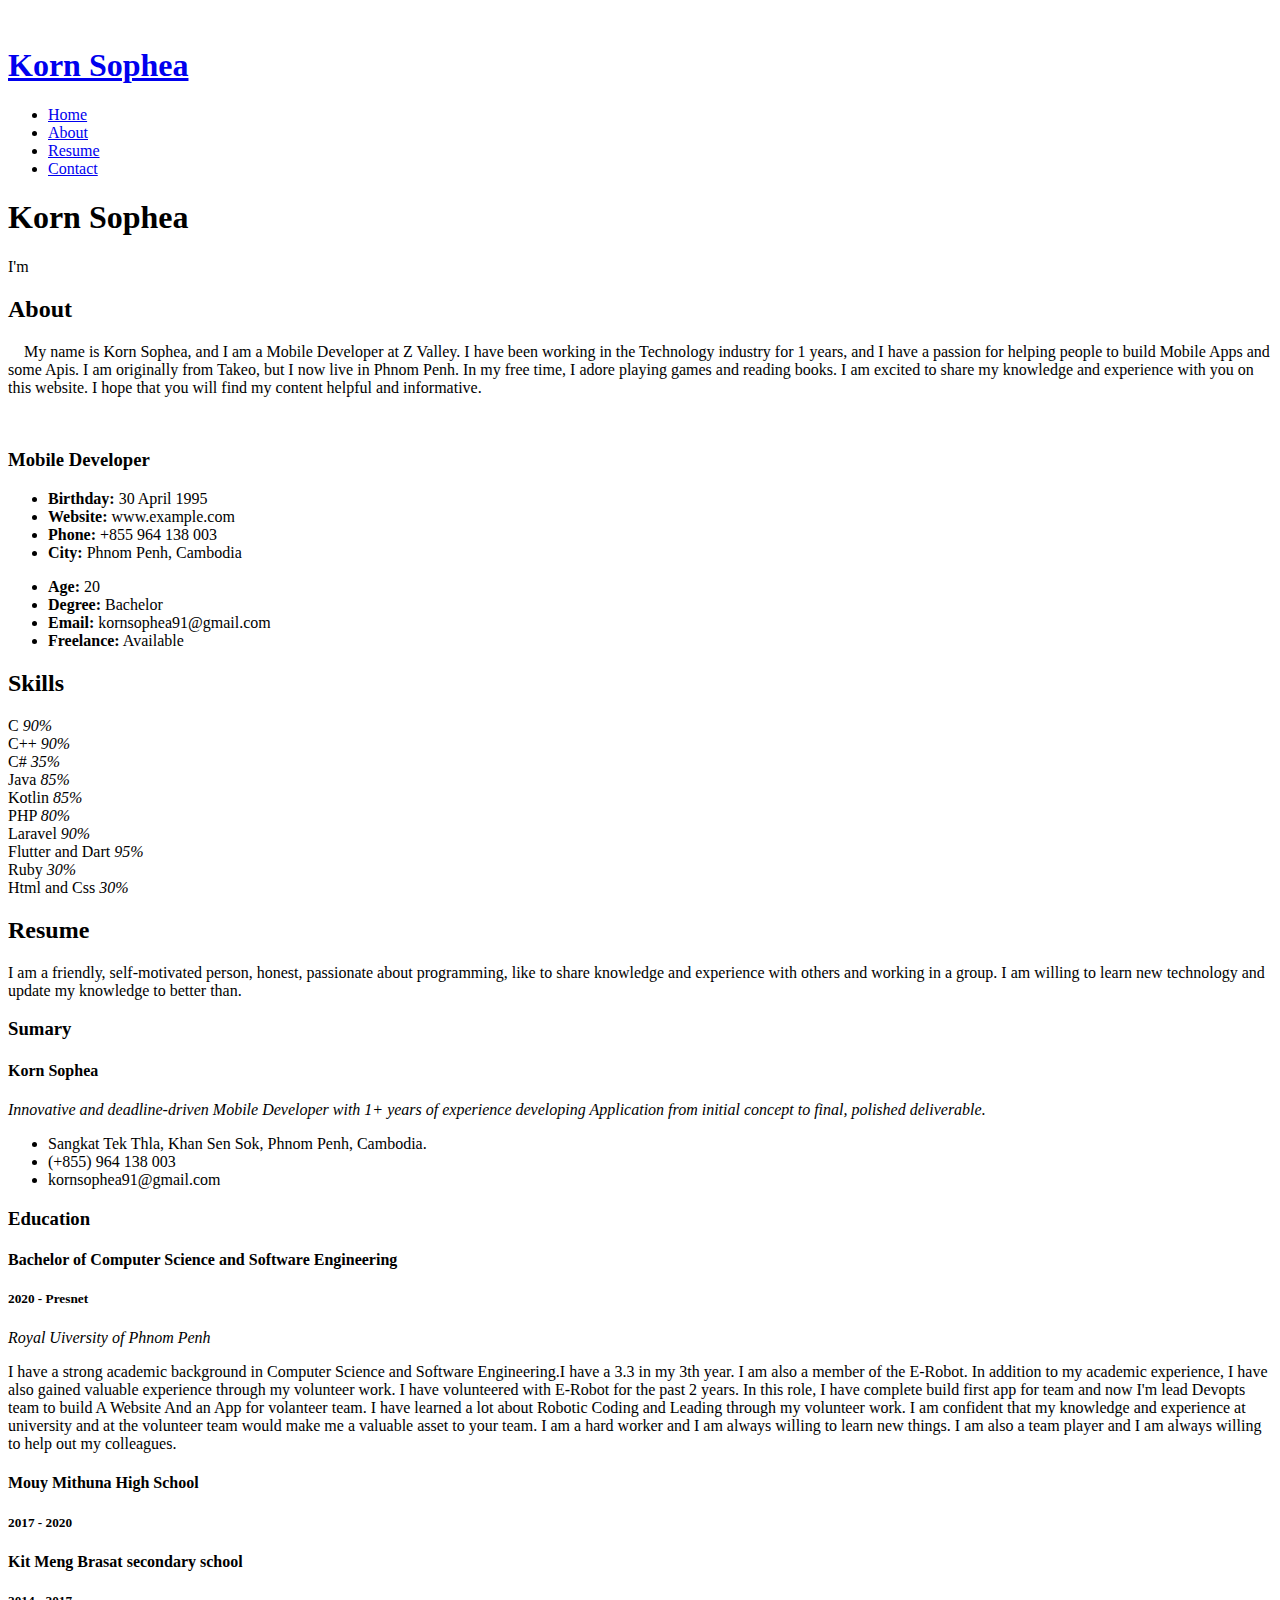
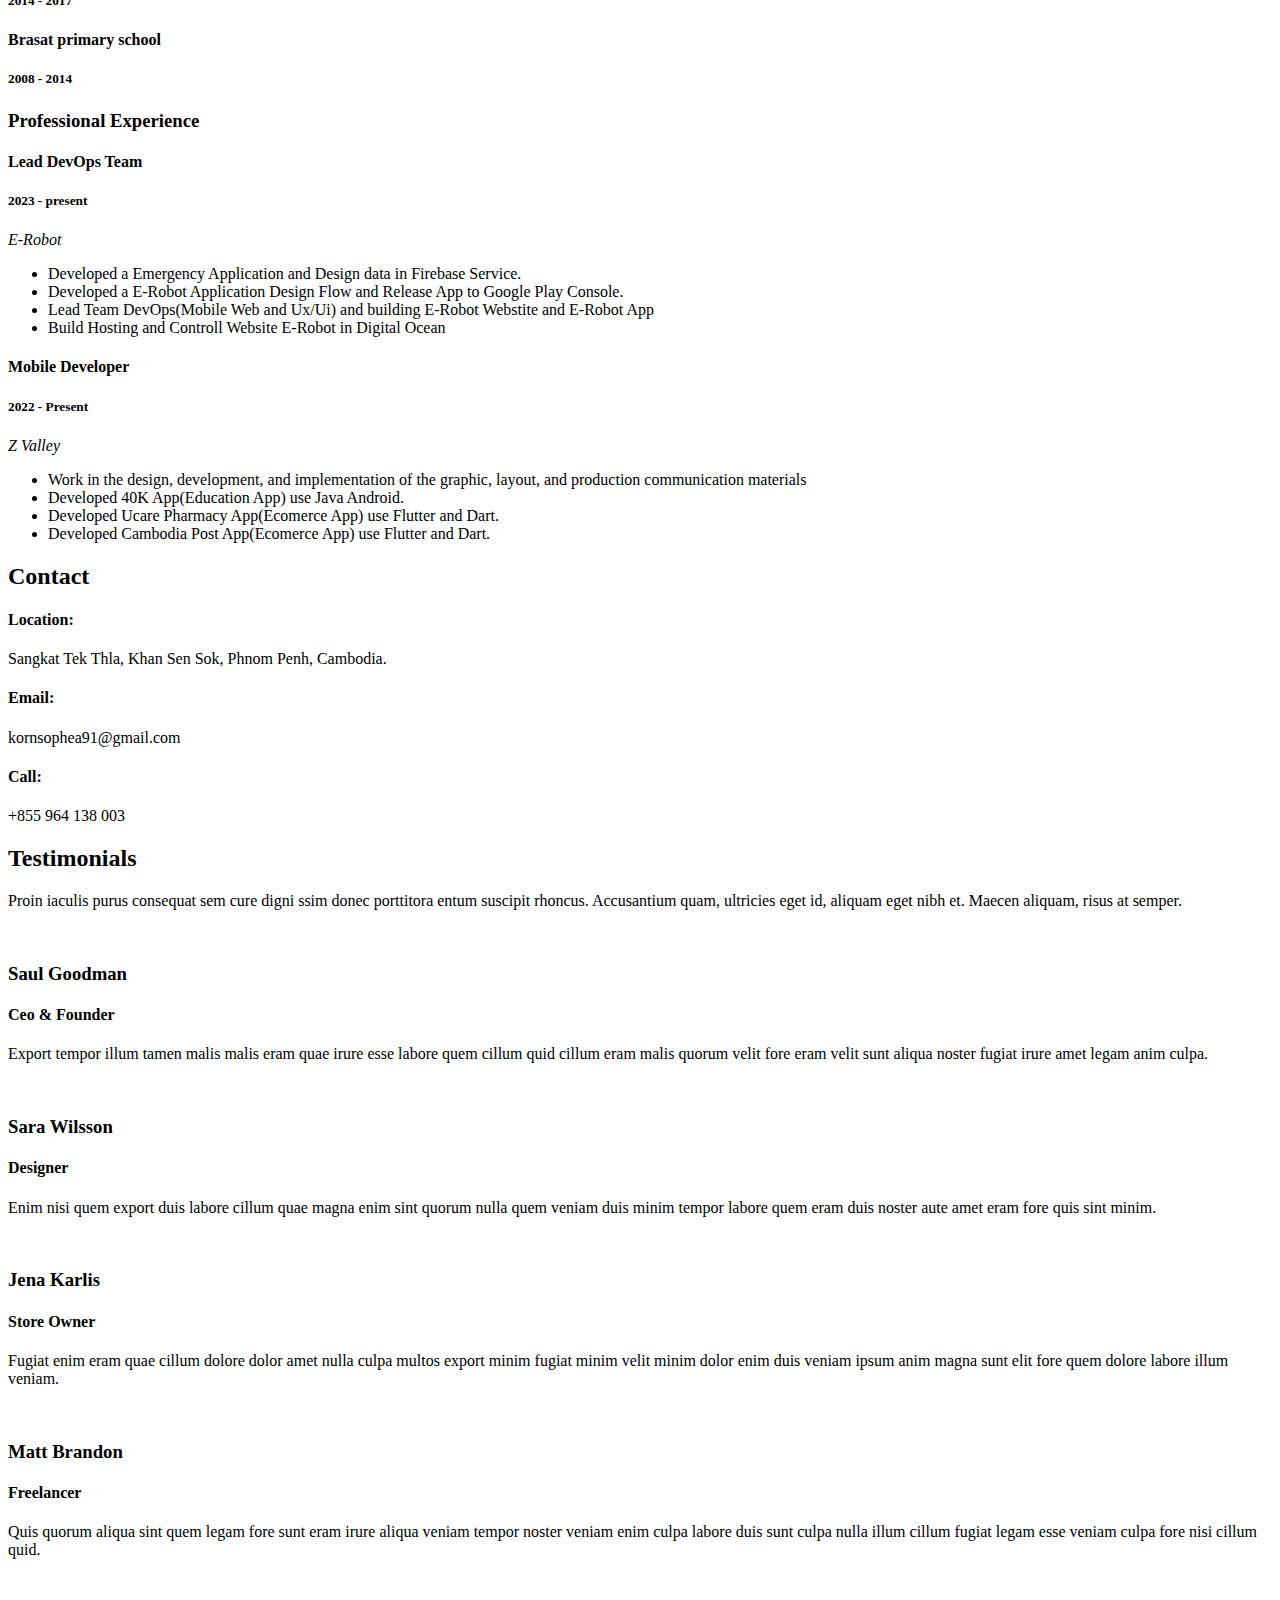
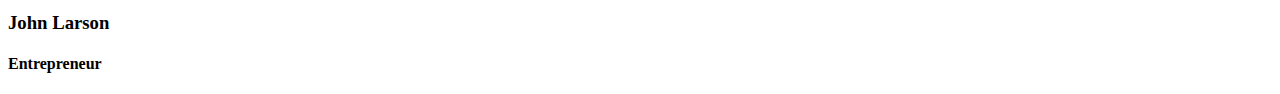
==== public/index.html @ 86771e27 "comit" ====
<!DOCTYPE html>
<html lang="en">

<head>
  <meta charset="utf-8">
  <meta content="width=device-width, initial-scale=1.0" name="viewport">

  <title>iPortfolio Bootstrap Template - Index</title>
  <meta content="" name="description">
  <meta content="" name="keywords">

  <!-- Favicons -->
  <link href="assets/img/profile_image.jpg" rel="icon">
  <link href="assets/img/profile_image.jpg" rel="apple-touch-icon">

  <!-- Google Fonts -->
  <link href="https://fonts.googleapis.com/css?family=Open+Sans:300,300i,400,400i,600,600i,700,700i|Raleway:300,300i,400,400i,500,500i,600,600i,700,700i|Poppins:300,300i,400,400i,500,500i,600,600i,700,700i" rel="stylesheet">

  <!-- Vendor CSS Files -->
  <link href="assets/vendor/aos/aos.css" rel="stylesheet">
  <link href="assets/vendor/bootstrap/css/bootstrap.min.css" rel="stylesheet">
  <link href="assets/vendor/bootstrap-icons/bootstrap-icons.css" rel="stylesheet">
  <link href="assets/vendor/boxicons/css/boxicons.min.css" rel="stylesheet">
  <link href="assets/vendor/glightbox/css/glightbox.min.css" rel="stylesheet">
  <link href="assets/vendor/swiper/swiper-bundle.min.css" rel="stylesheet">

  <!-- Template Main CSS File -->
  <link href="assets/css/style.css" rel="stylesheet">

  <!-- =======================================================
  * Template Name: iPortfolio
  * Updated: May 30 2023 with Bootstrap v5.3.0
  * Template URL: https://bootstrapmade.com/iportfolio-bootstrap-portfolio-websites-template/
  * Author: BootstrapMade.com
  * License: https://bootstrapmade.com/license/
  ======================================================== -->
</head>

<body>

  <!-- ======= Mobile nav toggle button ======= -->
  <i class="bi bi-list mobile-nav-toggle d-xl-none"></i>

  <!-- ======= Header ======= -->
  <header id="header">
    <div class="d-flex flex-column">

      <div class="profile">
        <img src="assets/img/profile_image.jpg" alt="" class="img-fluid rounded-circle">
        <h1 class="text-light"><a href="index.html">Korn Sophea</a></h1>
        <div class="social-links mt-3 text-center">
          <a href="https://twitter.com/KornSophea2?t=9Jfx7rZAa7ZdxH7J8JZx2g&s=09" class="twitter"><i class="bx bxl-twitter"></i></a>
          <a href="https://www.facebook.com/korn.sophea.718" class="facebook"><i class="bx bxl-facebook"></i></a>
          <a href="https://www.instagram.com/korn.sophea.718/" class="instagram"><i class="bx bxl-instagram"></i></a>
          <a href="https://github.com/kornsophea" class="github"><i class="bx bxl-github"></i></a>
          <a href="https://www.linkedin.com/in/korn-sophea-a59849268" class="linkedin"><i class="bx bxl-linkedin"></i></a>
          <a href="https://t.me/mooni_li" class="linkedin"><i class="bx bxl-telegram"></i></a>
        </div>
      </div>

      <nav id="navbar" class="nav-menu navbar">
        <ul>
          <li><a href="#hero" class="nav-link scrollto active"><i class="bx bx-home"></i> <span>Home</span></a></li>
          <li><a href="#about" class="nav-link scrollto"><i class="bx bx-user"></i> <span>About</span></a></li>
          <li><a href="#resume" class="nav-link scrollto"><i class="bx bx-file-blank"></i> <span>Resume</span></a></li>
          <li><a href="#contact" class="nav-link scrollto"><i class="bx bx-file-blank"></i> <span>Contact</span></a></li>
        </ul>
      </nav><!-- .nav-menu -->
    </div>
  </header><!-- End Header -->

  <!-- ======= Hero Section ======= -->
  <section id="hero" class="d-flex flex-column justify-content-center align-items-center">
    <div class="hero-container" data-aos="fade-in">
      <h1>Korn Sophea</h1>
      <p>I'm <span class="typed" data-typed-items="Developer, Freelancer, Teacher, Gamer"></span></p>
    </div>
  </section><!-- End Hero -->

  <main id="main">

    <!-- ======= About Section ======= -->
    <section id="about" class="about">
      <div class="container">

        <div class="section-title">
          <h2>About</h2>
          <p>
            &nbsp;&nbsp;&nbsp;&nbsp;My name is Korn Sophea, and I am a Mobile Developer at Z Valley. I have been working in the Technology industry for 1 years, and I have a passion for helping people to build Mobile Apps and some Apis.
            I am originally from Takeo, but I now live in Phnom Penh. In my free time, I adore playing games and reading books.
            I am excited to share my knowledge and experience with you on this website. I hope that you will find my content helpful and informative.
          
        </div>

        <div class="row">
          <div class="col-lg-4" data-aos="fade-right">
            <img src="assets/img/profile_image.jpg" class="img-fluid img_radius_5" alt="">
          </div>
          <div class="col-lg-8 pt-4 pt-lg-0 content" data-aos="fade-left">
            <h3>Mobile Developer</h3>
            
            <div class="row">
              <div class="col-lg-6">
                <ul>
                  <li><i class="bi bi-chevron-right"></i> <strong>Birthday:</strong> <span>30 April 1995</span></li>
                  <li><i class="bi bi-chevron-right"></i> <strong>Website:</strong> <span>www.example.com</span></li>
                  <li><i class="bi bi-chevron-right"></i> <strong>Phone:</strong> <span>+855 964 138 003</span></li>
                  <li><i class="bi bi-chevron-right"></i> <strong>City:</strong> <span>Phnom Penh, Cambodia</span></li>
                </ul>
              </div>
              <div class="col-lg-6">
                <ul>
                  <li><i class="bi bi-chevron-right"></i> <strong>Age:</strong> <span>20</span></li>
                  <li><i class="bi bi-chevron-right"></i> <strong>Degree:</strong> <span>Bachelor</span></li>
                  <li><i class="bi bi-chevron-right"></i> <strong>Email:</strong> <span>kornsophea91@gmail.com</span></li>
                  <li><i class="bi bi-chevron-right"></i> <strong>Freelance:</strong> <span>Available</span></li>
                </ul>
              </div>
            </div>
            
          </div>
        </div>

      </div>
    </section><!-- End About Section -->

   
    <!-- ======= Skills Section ======= -->
    <section id="skills" class="skills section-bg">
      <div class="container">

        <div class="section-title">
          <h2>Skills</h2>
          
        </div>

        <div class="row skills-content">

          <div class="col-lg-6" data-aos="fade-up">
            
            
            <div class="progress">
              <span class="skill">C <i class="val">90%</i></span>
              <div class="progress-bar-wrap">
                <div class="progress-bar" role="progressbar" aria-valuenow="90" aria-valuemin="0" aria-valuemax="100"></div>
              </div>
            </div>

            <div class="progress">
              <span class="skill">C++ <i class="val">90%</i></span>
              <div class="progress-bar-wrap">
                <div class="progress-bar" role="progressbar" aria-valuenow="90" aria-valuemin="0" aria-valuemax="100"></div>
              </div>
            </div>
            <div class="progress">
              <span class="skill">C# <i class="val">35%</i></span>
              <div class="progress-bar-wrap">
                <div class="progress-bar" role="progressbar" aria-valuenow="35" aria-valuemin="0" aria-valuemax="100"></div>
              </div>
            </div>

            <div class="progress">
              <span class="skill">Java <i class="val">85%</i></span>
              <div class="progress-bar-wrap">
                <div class="progress-bar" role="progressbar" aria-valuenow="85" aria-valuemin="0" aria-valuemax="100"></div>
              </div>
            </div>
            <div class="progress">
              <span class="skill">Kotlin <i class="val">85%</i></span>
              <div class="progress-bar-wrap">
                <div class="progress-bar" role="progressbar" aria-valuenow="85" aria-valuemin="0" aria-valuemax="100"></div>
              </div>
            </div>
          </div>

          <div class="col-lg-6" data-aos="fade-up" data-aos-delay="100">

            <div class="progress">
              <span class="skill">PHP <i class="val">80%</i></span>
              <div class="progress-bar-wrap">
                <div class="progress-bar" role="progressbar" aria-valuenow="80" aria-valuemin="0" aria-valuemax="100"></div>
              </div>
            </div>

            <div class="progress">
              <span class="skill">Laravel <i class="val">90%</i></span>
              <div class="progress-bar-wrap">
                <div class="progress-bar" role="progressbar" aria-valuenow="90" aria-valuemin="0" aria-valuemax="100"></div>
              </div>
            </div>

            <div class="progress">
              <span class="skill">Flutter and Dart <i class="val">95%</i></span>
              <div class="progress-bar-wrap">
                <div class="progress-bar" role="progressbar" aria-valuenow="95" aria-valuemin="0" aria-valuemax="100"></div>
              </div>
            </div>
            <div class="progress">
              <span class="skill">Ruby <i class="val">30%</i></span>
              <div class="progress-bar-wrap">
                <div class="progress-bar" role="progressbar" aria-valuenow="30" aria-valuemin="0" aria-valuemax="100"></div>
              </div>
            </div>
            <div class="progress">
              <span class="skill">Html and Css <i class="val">30%</i></span>
              <div class="progress-bar-wrap">
                <div class="progress-bar" role="progressbar" aria-valuenow="30" aria-valuemin="0" aria-valuemax="100"></div>
              </div>
            </div>
          </div>

        </div>

      </div>
    </section><!-- End Skills Section -->

    <!-- ======= Resume Section ======= -->
    <section id="resume" class="resume">
      <div class="container">

        <div class="section-title">
          <h2>Resume</h2>
          I am a friendly, self-motivated person, honest, passionate about programming, like to share knowledge and experience with others and working in a group. I am willing to learn new technology and update my knowledge to better than.
        </div>
        <div class="row">
          <div class="col-lg-6" data-aos="fade-up">
            <h3 class="resume-title">Sumary</h3>
            <div class="resume-item pb-0">
              <h4>Korn Sophea</h4>
              <p><em>Innovative and deadline-driven Mobile Developer with 1+ years of experience developing Application from initial concept to final, polished deliverable.</em></p>
              <ul>
                <li>Sangkat Tek Thla, Khan Sen Sok, Phnom Penh, Cambodia.</li>
                <li>(+855) 964 138 003</li>
                <li>kornsophea91@gmail.com</li>
              </ul>
            </div>

            <h3 class="resume-title">Education</h3>
            
            <div class="resume-item">
              <h4>Bachelor of Computer Science and Software Engineering </h4>
              <h5>2020 - Presnet</h5>
              <p><em>Royal Uiversity of Phnom Penh</em></p>
              <p>I have a strong academic background in Computer Science and Software Engineering.I have a 3.3 in my 3th year. I am also a member of the E-Robot.
                In addition to my academic experience, I have also gained valuable experience through my volunteer work. I have volunteered with E-Robot for the past 2 years. In this role, I have complete build first app for team and now I'm lead Devopts team to build A Website And an App for volanteer team.
                I have learned a lot about Robotic Coding and Leading through my volunteer work.
                I am confident that my knowledge and experience at university and at the volunteer team would make me a valuable asset to your team. I am a hard worker and I am always willing to learn new things. I am also a team player and I am always willing to help out my colleagues.</p>
            </div>
            <div class="resume-item">
              <h4>Mouy Mithuna High School </h4>
              <h5>2017 - 2020</h5>
              
            </div>
            <div class="resume-item">
              <h4>Kit Meng Brasat secondary school</h4>
              <h5>2014 - 2017</h5>
              
            </div>
            <div class="resume-item">
              <h4> Brasat primary school</h4>
              <h5>2008 - 2014</h5>
              
            </div>
          </div>
          <div class="col-lg-6" data-aos="fade-up" data-aos-delay="100">
            <h3 class="resume-title">Professional Experience</h3>
            <div class="resume-item">
              <h4>Lead DevOps Team</h4>
              <h5>2023 - present</h5>
              <p><em>E-Robot</em></p>
              <ul>
                <li>Developed a Emergency Application and Design data in Firebase Service.</li>
                <li>Developed a E-Robot Application Design Flow  and Release App to Google Play Console.</li>
                <li>Lead Team DevOps(Mobile Web and Ux/Ui) and building E-Robot Webstite and E-Robot App</li>
                <li>Build Hosting and Controll Website E-Robot in Digital Ocean </li>
              </ul>
            </div>
            <div class="resume-item">
              <h4>Mobile Developer</h4>
              <h5>2022 - Present</h5>
              <p><em>Z Valley</em></p>
              <ul>
                <li>Work in the design, development, and implementation of the graphic, layout, and production communication materials</li>
                <li>Developed 40K App(Education App) use Java Android.</li>
                <li>Developed Ucare Pharmacy App(Ecomerce App) use Flutter and Dart.</li>
                <li>Developed Cambodia Post App(Ecomerce App) use Flutter and Dart.</li>
              </ul>
            </div>
            
          </div>
        </div>

      </div>
    </section><!-- End Resume Section -->

<!-- ======= Contact Section ======= -->
<section id="contact" class="contact">
  <div class="container">

    <div class="section-title">
      <h2>Contact</h2>
     
    </div>

    <div class="row" data-aos="fade-in">

      <div class="col-lg-5 d-flex align-items-stretch">
        <div class="info">
          <div class="address">
            <i class="bi bi-geo-alt"></i>
            <h4>Location:</h4>
            <p>Sangkat Tek Thla, Khan Sen Sok, Phnom Penh, Cambodia.</p>
          </div>

          <div class="email">
            <i class="bi bi-envelope"></i>
            <h4>Email:</h4>
            <p>kornsophea91@gmail.com</p>
          </div>

          <div class="phone">
            <i class="bi bi-phone"></i>
            <h4>Call:</h4>
            <p>+855 964 138 003</p>
          </div>

         
        </div>

      </div>

    </div>

  </div>
</section><!-- End Contact Section -->

    <!-- ======= Testimonials Section ======= -->
    <section id="testimonials" class="testimonials section-bg">
      <div class="container">

        <div class="section-title">
          <h2>Testimonials</h2>
          <p></p>
        </div>

        <div class="testimonials-slider swiper" data-aos="fade-up" data-aos-delay="100">
          <div class="swiper-wrapper">

            <div class="swiper-slide">
              <div class="testimonial-item" data-aos="fade-up">
                <p>
                  <i class="bx bxs-quote-alt-left quote-icon-left"></i>
                  Proin iaculis purus consequat sem cure digni ssim donec porttitora entum suscipit rhoncus. Accusantium quam, ultricies eget id, aliquam eget nibh et. Maecen aliquam, risus at semper.
                  <i class="bx bxs-quote-alt-right quote-icon-right"></i>
                </p>
                <img src="assets/img/testimonials/testimonials-1.jpg" class="testimonial-img" alt="">
                <h3>Saul Goodman</h3>
                <h4>Ceo &amp; Founder</h4>
              </div>
            </div><!-- End testimonial item -->

            <div class="swiper-slide">
              <div class="testimonial-item" data-aos="fade-up" data-aos-delay="100">
                <p>
                  <i class="bx bxs-quote-alt-left quote-icon-left"></i>
                  Export tempor illum tamen malis malis eram quae irure esse labore quem cillum quid cillum eram malis quorum velit fore eram velit sunt aliqua noster fugiat irure amet legam anim culpa.
                  <i class="bx bxs-quote-alt-right quote-icon-right"></i>
                </p>
                <img src="assets/img/testimonials/testimonials-2.jpg" class="testimonial-img" alt="">
                <h3>Sara Wilsson</h3>
                <h4>Designer</h4>
              </div>
            </div><!-- End testimonial item -->

            <div class="swiper-slide">
              <div class="testimonial-item" data-aos="fade-up" data-aos-delay="200">
                <p>
                  <i class="bx bxs-quote-alt-left quote-icon-left"></i>
                  Enim nisi quem export duis labore cillum quae magna enim sint quorum nulla quem veniam duis minim tempor labore quem eram duis noster aute amet eram fore quis sint minim.
                  <i class="bx bxs-quote-alt-right quote-icon-right"></i>
                </p>
                <img src="assets/img/testimonials/testimonials-3.jpg" class="testimonial-img" alt="">
                <h3>Jena Karlis</h3>
                <h4>Store Owner</h4>
              </div>
            </div><!-- End testimonial item -->

            <div class="swiper-slide">
              <div class="testimonial-item" data-aos="fade-up" data-aos-delay="300">
                <p>
                  <i class="bx bxs-quote-alt-left quote-icon-left"></i>
                  Fugiat enim eram quae cillum dolore dolor amet nulla culpa multos export minim fugiat minim velit minim dolor enim duis veniam ipsum anim magna sunt elit fore quem dolore labore illum veniam.
                  <i class="bx bxs-quote-alt-right quote-icon-right"></i>
                </p>
                <img src="assets/img/testimonials/testimonials-4.jpg" class="testimonial-img" alt="">
                <h3>Matt Brandon</h3>
                <h4>Freelancer</h4>
              </div>
            </div><!-- End testimonial item -->

            <div class="swiper-slide">
              <div class="testimonial-item" data-aos="fade-up" data-aos-delay="400">
                <p>
                  <i class="bx bxs-quote-alt-left quote-icon-left"></i>
                  Quis quorum aliqua sint quem legam fore sunt eram irure aliqua veniam tempor noster veniam enim culpa labore duis sunt culpa nulla illum cillum fugiat legam esse veniam culpa fore nisi cillum quid.
                  <i class="bx bxs-quote-alt-right quote-icon-right"></i>
                </p>
                <img src="assets/img/testimonials/testimonials-5.jpg" class="testimonial-img" alt="">
                <h3>John Larson</h3>
                <h4>Entrepreneur</h4>
              </div>
            </div><!-- End testimonial item -->

          </div>
          <div class="swiper-pagination"></div>
        </div>

      </div>
    </section><!-- End Testimonials Section -->

  <!-- ======= Footer ======= -->


  

  <!-- Vendor JS Files -->
  <script src="assets/vendor/purecounter/purecounter_vanilla.js"></script>
  <script src="assets/vendor/aos/aos.js"></script>
  <script src="assets/vendor/bootstrap/js/bootstrap.bundle.min.js"></script>
  <script src="assets/vendor/glightbox/js/glightbox.min.js"></script>
  <script src="assets/vendor/isotope-layout/isotope.pkgd.min.js"></script>
  <script src="assets/vendor/swiper/swiper-bundle.min.js"></script>
  <script src="assets/vendor/typed.js/typed.umd.js"></script>
  <script src="assets/vendor/waypoints/noframework.waypoints.js"></script>

  <!-- Template Main JS File -->
  <script src="assets/js/main.js"></script>

</body>

</html>
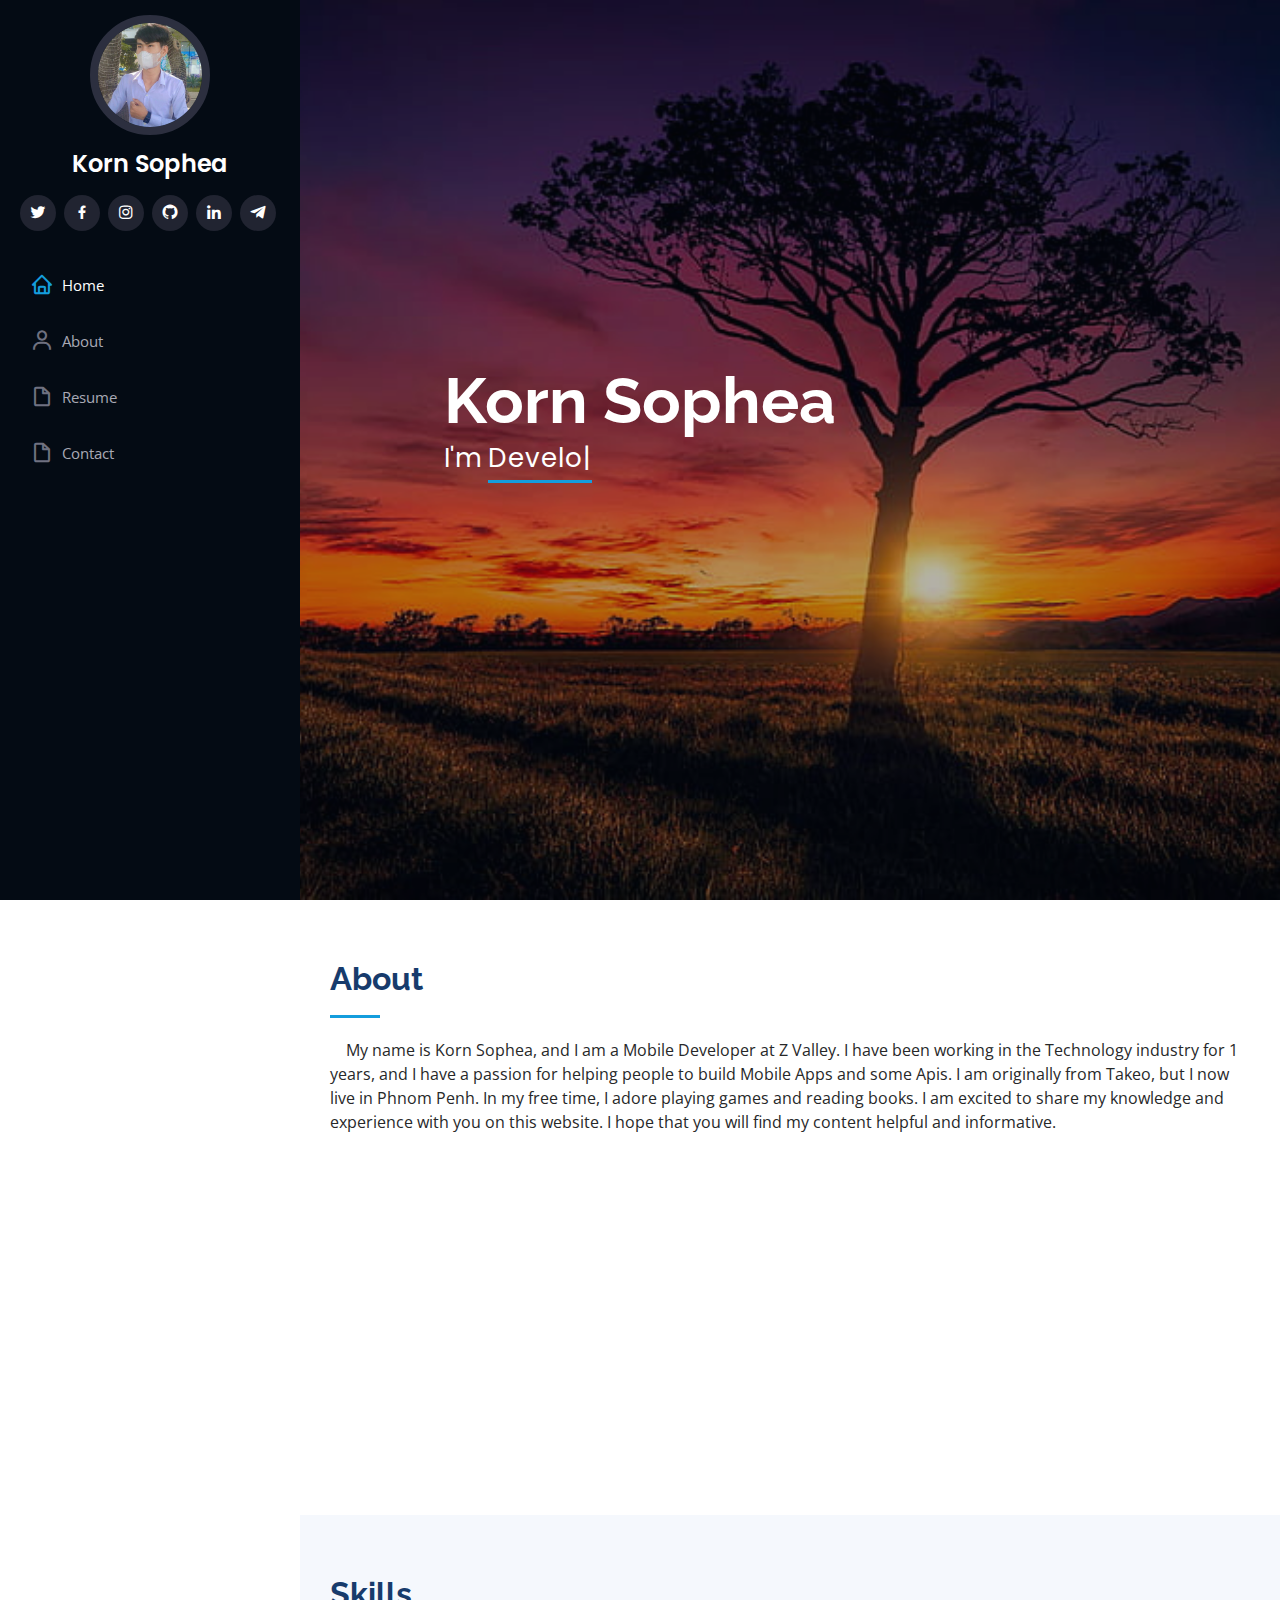
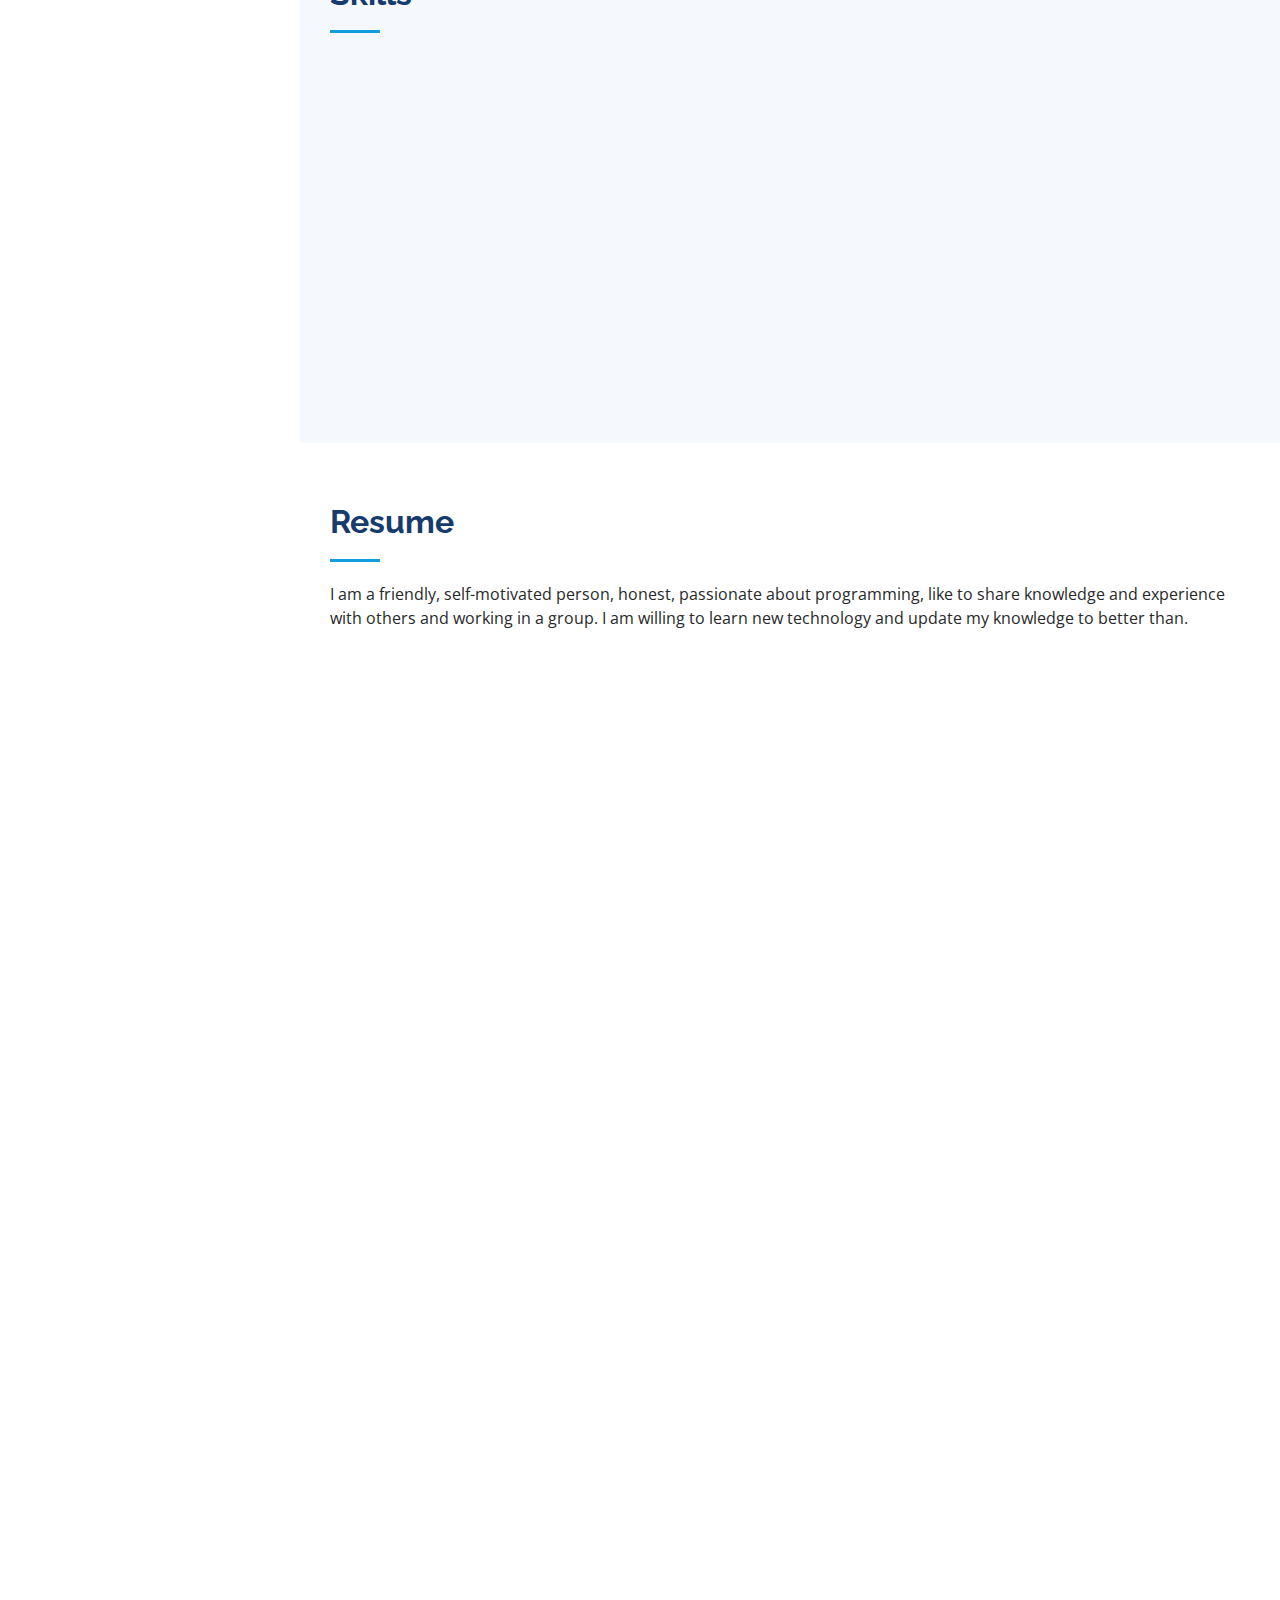
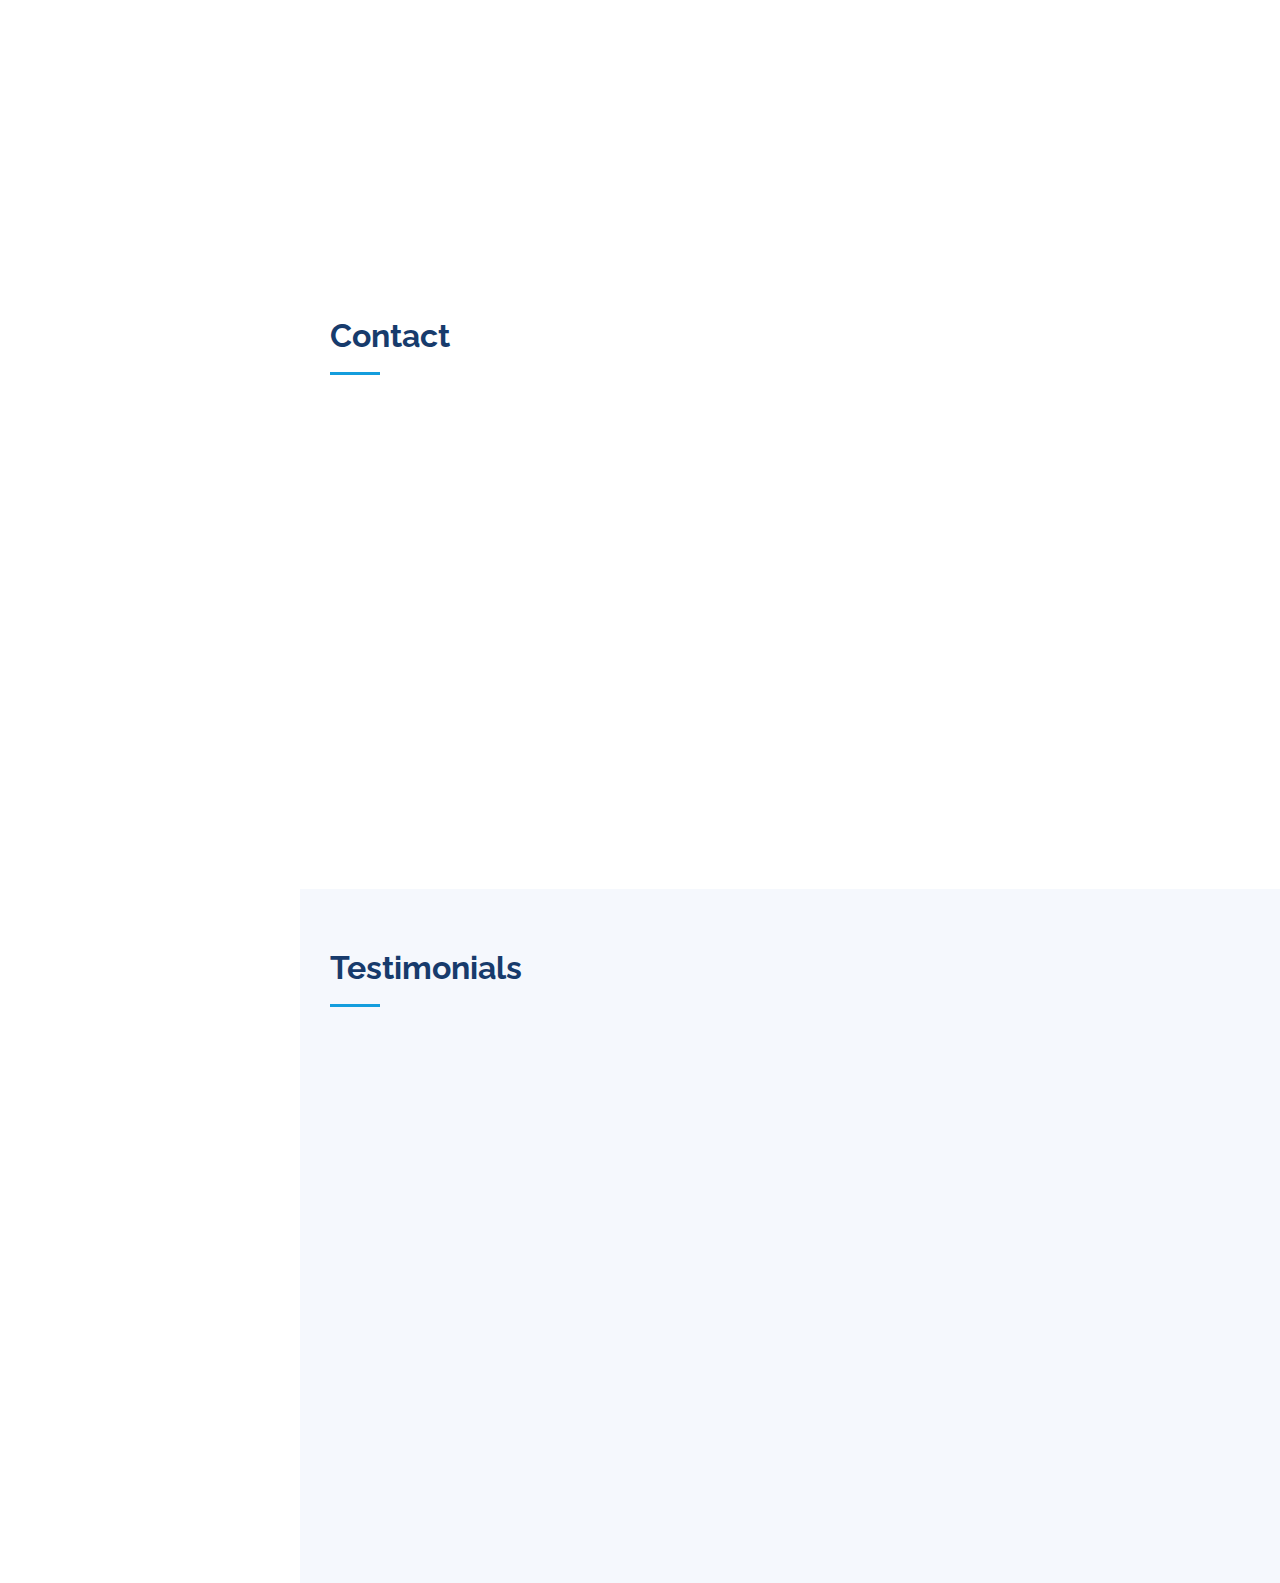
==== commit 817be6d2: "fix" ====
--- a/public/index.html
+++ b/public/index.html
@@ -1,441 +1,441 @@
-<!DOCTYPE html>
-<html lang="en">
-
-<head>
-  <meta charset="utf-8">
-  <meta content="width=device-width, initial-scale=1.0" name="viewport">
-
-  <title>iPortfolio Bootstrap Template - Index</title>
-  <meta content="" name="description">
-  <meta content="" name="keywords">
-
-  <!-- Favicons -->
-  <link href="assets/img/profile_image.jpg" rel="icon">
-  <link href="assets/img/profile_image.jpg" rel="apple-touch-icon">
-
-  <!-- Google Fonts -->
-  <link href="https://fonts.googleapis.com/css?family=Open+Sans:300,300i,400,400i,600,600i,700,700i|Raleway:300,300i,400,400i,500,500i,600,600i,700,700i|Poppins:300,300i,400,400i,500,500i,600,600i,700,700i" rel="stylesheet">
-
-  <!-- Vendor CSS Files -->
-  <link href="assets/vendor/aos/aos.css" rel="stylesheet">
-  <link href="assets/vendor/bootstrap/css/bootstrap.min.css" rel="stylesheet">
-  <link href="assets/vendor/bootstrap-icons/bootstrap-icons.css" rel="stylesheet">
-  <link href="assets/vendor/boxicons/css/boxicons.min.css" rel="stylesheet">
-  <link href="assets/vendor/glightbox/css/glightbox.min.css" rel="stylesheet">
-  <link href="assets/vendor/swiper/swiper-bundle.min.css" rel="stylesheet">
-
-  <!-- Template Main CSS File -->
-  <link href="assets/css/style.css" rel="stylesheet">
-
-  <!-- =======================================================
-  * Template Name: iPortfolio
-  * Updated: May 30 2023 with Bootstrap v5.3.0
-  * Template URL: https://bootstrapmade.com/iportfolio-bootstrap-portfolio-websites-template/
-  * Author: BootstrapMade.com
-  * License: https://bootstrapmade.com/license/
-  ======================================================== -->
-</head>
-
-<body>
-
-  <!-- ======= Mobile nav toggle button ======= -->
-  <i class="bi bi-list mobile-nav-toggle d-xl-none"></i>
-
-  <!-- ======= Header ======= -->
-  <header id="header">
-    <div class="d-flex flex-column">
-
-      <div class="profile">
-        <img src="assets/img/profile_image.jpg" alt="" class="img-fluid rounded-circle">
-        <h1 class="text-light"><a href="index.html">Korn Sophea</a></h1>
-        <div class="social-links mt-3 text-center">
-          <a href="https://twitter.com/KornSophea2?t=9Jfx7rZAa7ZdxH7J8JZx2g&s=09" class="twitter"><i class="bx bxl-twitter"></i></a>
-          <a href="https://www.facebook.com/korn.sophea.718" class="facebook"><i class="bx bxl-facebook"></i></a>
-          <a href="https://www.instagram.com/korn.sophea.718/" class="instagram"><i class="bx bxl-instagram"></i></a>
-          <a href="https://github.com/kornsophea" class="github"><i class="bx bxl-github"></i></a>
-          <a href="https://www.linkedin.com/in/korn-sophea-a59849268" class="linkedin"><i class="bx bxl-linkedin"></i></a>
-          <a href="https://t.me/mooni_li" class="linkedin"><i class="bx bxl-telegram"></i></a>
-        </div>
-      </div>
-
-      <nav id="navbar" class="nav-menu navbar">
-        <ul>
-          <li><a href="#hero" class="nav-link scrollto active"><i class="bx bx-home"></i> <span>Home</span></a></li>
-          <li><a href="#about" class="nav-link scrollto"><i class="bx bx-user"></i> <span>About</span></a></li>
-          <li><a href="#resume" class="nav-link scrollto"><i class="bx bx-file-blank"></i> <span>Resume</span></a></li>
-          <li><a href="#contact" class="nav-link scrollto"><i class="bx bx-file-blank"></i> <span>Contact</span></a></li>
-        </ul>
-      </nav><!-- .nav-menu -->
-    </div>
-  </header><!-- End Header -->
-
-  <!-- ======= Hero Section ======= -->
-  <section id="hero" class="d-flex flex-column justify-content-center align-items-center">
-    <div class="hero-container" data-aos="fade-in">
-      <h1>Korn Sophea</h1>
-      <p>I'm <span class="typed" data-typed-items="Developer, Freelancer, Teacher, Gamer"></span></p>
-    </div>
-  </section><!-- End Hero -->
-
-  <main id="main">
-
-    <!-- ======= About Section ======= -->
-    <section id="about" class="about">
-      <div class="container">
-
-        <div class="section-title">
-          <h2>About</h2>
-          <p>
-            &nbsp;&nbsp;&nbsp;&nbsp;My name is Korn Sophea, and I am a Mobile Developer at Z Valley. I have been working in the Technology industry for 1 years, and I have a passion for helping people to build Mobile Apps and some Apis.
-            I am originally from Takeo, but I now live in Phnom Penh. In my free time, I adore playing games and reading books.
-            I am excited to share my knowledge and experience with you on this website. I hope that you will find my content helpful and informative.
-          
-        </div>
-
-        <div class="row">
-          <div class="col-lg-4" data-aos="fade-right">
-            <img src="assets/img/profile_image.jpg" class="img-fluid img_radius_5" alt="">
-          </div>
-          <div class="col-lg-8 pt-4 pt-lg-0 content" data-aos="fade-left">
-            <h3>Mobile Developer</h3>
-            
-            <div class="row">
-              <div class="col-lg-6">
-                <ul>
-                  <li><i class="bi bi-chevron-right"></i> <strong>Birthday:</strong> <span>30 April 1995</span></li>
-                  <li><i class="bi bi-chevron-right"></i> <strong>Website:</strong> <span>www.example.com</span></li>
-                  <li><i class="bi bi-chevron-right"></i> <strong>Phone:</strong> <span>+855 964 138 003</span></li>
-                  <li><i class="bi bi-chevron-right"></i> <strong>City:</strong> <span>Phnom Penh, Cambodia</span></li>
-                </ul>
-              </div>
-              <div class="col-lg-6">
-                <ul>
-                  <li><i class="bi bi-chevron-right"></i> <strong>Age:</strong> <span>20</span></li>
-                  <li><i class="bi bi-chevron-right"></i> <strong>Degree:</strong> <span>Bachelor</span></li>
-                  <li><i class="bi bi-chevron-right"></i> <strong>Email:</strong> <span>kornsophea91@gmail.com</span></li>
-                  <li><i class="bi bi-chevron-right"></i> <strong>Freelance:</strong> <span>Available</span></li>
-                </ul>
-              </div>
-            </div>
-            
-          </div>
-        </div>
-
-      </div>
-    </section><!-- End About Section -->
-
-   
-    <!-- ======= Skills Section ======= -->
-    <section id="skills" class="skills section-bg">
-      <div class="container">
-
-        <div class="section-title">
-          <h2>Skills</h2>
-          
-        </div>
-
-        <div class="row skills-content">
-
-          <div class="col-lg-6" data-aos="fade-up">
-            
-            
-            <div class="progress">
-              <span class="skill">C <i class="val">90%</i></span>
-              <div class="progress-bar-wrap">
-                <div class="progress-bar" role="progressbar" aria-valuenow="90" aria-valuemin="0" aria-valuemax="100"></div>
-              </div>
-            </div>
-
-            <div class="progress">
-              <span class="skill">C++ <i class="val">90%</i></span>
-              <div class="progress-bar-wrap">
-                <div class="progress-bar" role="progressbar" aria-valuenow="90" aria-valuemin="0" aria-valuemax="100"></div>
-              </div>
-            </div>
-            <div class="progress">
-              <span class="skill">C# <i class="val">35%</i></span>
-              <div class="progress-bar-wrap">
-                <div class="progress-bar" role="progressbar" aria-valuenow="35" aria-valuemin="0" aria-valuemax="100"></div>
-              </div>
-            </div>
-
-            <div class="progress">
-              <span class="skill">Java <i class="val">85%</i></span>
-              <div class="progress-bar-wrap">
-                <div class="progress-bar" role="progressbar" aria-valuenow="85" aria-valuemin="0" aria-valuemax="100"></div>
-              </div>
-            </div>
-            <div class="progress">
-              <span class="skill">Kotlin <i class="val">85%</i></span>
-              <div class="progress-bar-wrap">
-                <div class="progress-bar" role="progressbar" aria-valuenow="85" aria-valuemin="0" aria-valuemax="100"></div>
-              </div>
-            </div>
-          </div>
-
-          <div class="col-lg-6" data-aos="fade-up" data-aos-delay="100">
-
-            <div class="progress">
-              <span class="skill">PHP <i class="val">80%</i></span>
-              <div class="progress-bar-wrap">
-                <div class="progress-bar" role="progressbar" aria-valuenow="80" aria-valuemin="0" aria-valuemax="100"></div>
-              </div>
-            </div>
-
-            <div class="progress">
-              <span class="skill">Laravel <i class="val">90%</i></span>
-              <div class="progress-bar-wrap">
-                <div class="progress-bar" role="progressbar" aria-valuenow="90" aria-valuemin="0" aria-valuemax="100"></div>
-              </div>
-            </div>
-
-            <div class="progress">
-              <span class="skill">Flutter and Dart <i class="val">95%</i></span>
-              <div class="progress-bar-wrap">
-                <div class="progress-bar" role="progressbar" aria-valuenow="95" aria-valuemin="0" aria-valuemax="100"></div>
-              </div>
-            </div>
-            <div class="progress">
-              <span class="skill">Ruby <i class="val">30%</i></span>
-              <div class="progress-bar-wrap">
-                <div class="progress-bar" role="progressbar" aria-valuenow="30" aria-valuemin="0" aria-valuemax="100"></div>
-              </div>
-            </div>
-            <div class="progress">
-              <span class="skill">Html and Css <i class="val">30%</i></span>
-              <div class="progress-bar-wrap">
-                <div class="progress-bar" role="progressbar" aria-valuenow="30" aria-valuemin="0" aria-valuemax="100"></div>
-              </div>
-            </div>
-          </div>
-
-        </div>
-
-      </div>
-    </section><!-- End Skills Section -->
-
-    <!-- ======= Resume Section ======= -->
-    <section id="resume" class="resume">
-      <div class="container">
-
-        <div class="section-title">
-          <h2>Resume</h2>
-          I am a friendly, self-motivated person, honest, passionate about programming, like to share knowledge and experience with others and working in a group. I am willing to learn new technology and update my knowledge to better than.
-        </div>
-        <div class="row">
-          <div class="col-lg-6" data-aos="fade-up">
-            <h3 class="resume-title">Sumary</h3>
-            <div class="resume-item pb-0">
-              <h4>Korn Sophea</h4>
-              <p><em>Innovative and deadline-driven Mobile Developer with 1+ years of experience developing Application from initial concept to final, polished deliverable.</em></p>
-              <ul>
-                <li>Sangkat Tek Thla, Khan Sen Sok, Phnom Penh, Cambodia.</li>
-                <li>(+855) 964 138 003</li>
-                <li>kornsophea91@gmail.com</li>
-              </ul>
-            </div>
-
-            <h3 class="resume-title">Education</h3>
-            
-            <div class="resume-item">
-              <h4>Bachelor of Computer Science and Software Engineering </h4>
-              <h5>2020 - Presnet</h5>
-              <p><em>Royal Uiversity of Phnom Penh</em></p>
-              <p>I have a strong academic background in Computer Science and Software Engineering.I have a 3.3 in my 3th year. I am also a member of the E-Robot.
-                In addition to my academic experience, I have also gained valuable experience through my volunteer work. I have volunteered with E-Robot for the past 2 years. In this role, I have complete build first app for team and now I'm lead Devopts team to build A Website And an App for volanteer team.
-                I have learned a lot about Robotic Coding and Leading through my volunteer work.
-                I am confident that my knowledge and experience at university and at the volunteer team would make me a valuable asset to your team. I am a hard worker and I am always willing to learn new things. I am also a team player and I am always willing to help out my colleagues.</p>
-            </div>
-            <div class="resume-item">
-              <h4>Mouy Mithuna High School </h4>
-              <h5>2017 - 2020</h5>
-              
-            </div>
-            <div class="resume-item">
-              <h4>Kit Meng Brasat secondary school</h4>
-              <h5>2014 - 2017</h5>
-              
-            </div>
-            <div class="resume-item">
-              <h4> Brasat primary school</h4>
-              <h5>2008 - 2014</h5>
-              
-            </div>
-          </div>
-          <div class="col-lg-6" data-aos="fade-up" data-aos-delay="100">
-            <h3 class="resume-title">Professional Experience</h3>
-            <div class="resume-item">
-              <h4>Lead DevOps Team</h4>
-              <h5>2023 - present</h5>
-              <p><em>E-Robot</em></p>
-              <ul>
-                <li>Developed a Emergency Application and Design data in Firebase Service.</li>
-                <li>Developed a E-Robot Application Design Flow  and Release App to Google Play Console.</li>
-                <li>Lead Team DevOps(Mobile Web and Ux/Ui) and building E-Robot Webstite and E-Robot App</li>
-                <li>Build Hosting and Controll Website E-Robot in Digital Ocean </li>
-              </ul>
-            </div>
-            <div class="resume-item">
-              <h4>Mobile Developer</h4>
-              <h5>2022 - Present</h5>
-              <p><em>Z Valley</em></p>
-              <ul>
-                <li>Work in the design, development, and implementation of the graphic, layout, and production communication materials</li>
-                <li>Developed 40K App(Education App) use Java Android.</li>
-                <li>Developed Ucare Pharmacy App(Ecomerce App) use Flutter and Dart.</li>
-                <li>Developed Cambodia Post App(Ecomerce App) use Flutter and Dart.</li>
-              </ul>
-            </div>
-            
-          </div>
-        </div>
-
-      </div>
-    </section><!-- End Resume Section -->
-
-<!-- ======= Contact Section ======= -->
-<section id="contact" class="contact">
-  <div class="container">
-
-    <div class="section-title">
-      <h2>Contact</h2>
-     
-    </div>
-
-    <div class="row" data-aos="fade-in">
-
-      <div class="col-lg-5 d-flex align-items-stretch">
-        <div class="info">
-          <div class="address">
-            <i class="bi bi-geo-alt"></i>
-            <h4>Location:</h4>
-            <p>Sangkat Tek Thla, Khan Sen Sok, Phnom Penh, Cambodia.</p>
-          </div>
-
-          <div class="email">
-            <i class="bi bi-envelope"></i>
-            <h4>Email:</h4>
-            <p>kornsophea91@gmail.com</p>
-          </div>
-
-          <div class="phone">
-            <i class="bi bi-phone"></i>
-            <h4>Call:</h4>
-            <p>+855 964 138 003</p>
-          </div>
-
-         
-        </div>
-
-      </div>
-
-    </div>
-
-  </div>
-</section><!-- End Contact Section -->
-
-    <!-- ======= Testimonials Section ======= -->
-    <section id="testimonials" class="testimonials section-bg">
-      <div class="container">
-
-        <div class="section-title">
-          <h2>Testimonials</h2>
-          <p></p>
-        </div>
-
-        <div class="testimonials-slider swiper" data-aos="fade-up" data-aos-delay="100">
-          <div class="swiper-wrapper">
-
-            <div class="swiper-slide">
-              <div class="testimonial-item" data-aos="fade-up">
-                <p>
-                  <i class="bx bxs-quote-alt-left quote-icon-left"></i>
-                  Proin iaculis purus consequat sem cure digni ssim donec porttitora entum suscipit rhoncus. Accusantium quam, ultricies eget id, aliquam eget nibh et. Maecen aliquam, risus at semper.
-                  <i class="bx bxs-quote-alt-right quote-icon-right"></i>
-                </p>
-                <img src="assets/img/testimonials/testimonials-1.jpg" class="testimonial-img" alt="">
-                <h3>Saul Goodman</h3>
-                <h4>Ceo &amp; Founder</h4>
-              </div>
-            </div><!-- End testimonial item -->
-
-            <div class="swiper-slide">
-              <div class="testimonial-item" data-aos="fade-up" data-aos-delay="100">
-                <p>
-                  <i class="bx bxs-quote-alt-left quote-icon-left"></i>
-                  Export tempor illum tamen malis malis eram quae irure esse labore quem cillum quid cillum eram malis quorum velit fore eram velit sunt aliqua noster fugiat irure amet legam anim culpa.
-                  <i class="bx bxs-quote-alt-right quote-icon-right"></i>
-                </p>
-                <img src="assets/img/testimonials/testimonials-2.jpg" class="testimonial-img" alt="">
-                <h3>Sara Wilsson</h3>
-                <h4>Designer</h4>
-              </div>
-            </div><!-- End testimonial item -->
-
-            <div class="swiper-slide">
-              <div class="testimonial-item" data-aos="fade-up" data-aos-delay="200">
-                <p>
-                  <i class="bx bxs-quote-alt-left quote-icon-left"></i>
-                  Enim nisi quem export duis labore cillum quae magna enim sint quorum nulla quem veniam duis minim tempor labore quem eram duis noster aute amet eram fore quis sint minim.
-                  <i class="bx bxs-quote-alt-right quote-icon-right"></i>
-                </p>
-                <img src="assets/img/testimonials/testimonials-3.jpg" class="testimonial-img" alt="">
-                <h3>Jena Karlis</h3>
-                <h4>Store Owner</h4>
-              </div>
-            </div><!-- End testimonial item -->
-
-            <div class="swiper-slide">
-              <div class="testimonial-item" data-aos="fade-up" data-aos-delay="300">
-                <p>
-                  <i class="bx bxs-quote-alt-left quote-icon-left"></i>
-                  Fugiat enim eram quae cillum dolore dolor amet nulla culpa multos export minim fugiat minim velit minim dolor enim duis veniam ipsum anim magna sunt elit fore quem dolore labore illum veniam.
-                  <i class="bx bxs-quote-alt-right quote-icon-right"></i>
-                </p>
-                <img src="assets/img/testimonials/testimonials-4.jpg" class="testimonial-img" alt="">
-                <h3>Matt Brandon</h3>
-                <h4>Freelancer</h4>
-              </div>
-            </div><!-- End testimonial item -->
-
-            <div class="swiper-slide">
-              <div class="testimonial-item" data-aos="fade-up" data-aos-delay="400">
-                <p>
-                  <i class="bx bxs-quote-alt-left quote-icon-left"></i>
-                  Quis quorum aliqua sint quem legam fore sunt eram irure aliqua veniam tempor noster veniam enim culpa labore duis sunt culpa nulla illum cillum fugiat legam esse veniam culpa fore nisi cillum quid.
-                  <i class="bx bxs-quote-alt-right quote-icon-right"></i>
-                </p>
-                <img src="assets/img/testimonials/testimonials-5.jpg" class="testimonial-img" alt="">
-                <h3>John Larson</h3>
-                <h4>Entrepreneur</h4>
-              </div>
-            </div><!-- End testimonial item -->
-
-          </div>
-          <div class="swiper-pagination"></div>
-        </div>
-
-      </div>
-    </section><!-- End Testimonials Section -->
-
-  <!-- ======= Footer ======= -->
-
-
-  
-
-  <!-- Vendor JS Files -->
-  <script src="assets/vendor/purecounter/purecounter_vanilla.js"></script>
-  <script src="assets/vendor/aos/aos.js"></script>
-  <script src="assets/vendor/bootstrap/js/bootstrap.bundle.min.js"></script>
-  <script src="assets/vendor/glightbox/js/glightbox.min.js"></script>
-  <script src="assets/vendor/isotope-layout/isotope.pkgd.min.js"></script>
-  <script src="assets/vendor/swiper/swiper-bundle.min.js"></script>
-  <script src="assets/vendor/typed.js/typed.umd.js"></script>
-  <script src="assets/vendor/waypoints/noframework.waypoints.js"></script>
-
-  <!-- Template Main JS File -->
-  <script src="assets/js/main.js"></script>
-
-</body>
-
+<!DOCTYPE html>
+<html lang="en">
+
+<head>
+  <meta charset="utf-8">
+  <meta content="width=device-width, initial-scale=1.0" name="viewport">
+
+  <title>Korn Sophea</title>
+  <meta content="" name="description">
+  <meta content="" name="keywords">
+
+  <!-- Favicons -->
+  <link href="../assets/img/profile_image.jpg" rel="icon">
+  <link href="../assets/img/profile_image.jpg" rel="apple-touch-icon">
+
+  <!-- Google Fonts -->
+  <link href="https://fonts.googleapis.com/css?family=Open+Sans:300,300i,400,400i,600,600i,700,700i|Raleway:300,300i,400,400i,500,500i,600,600i,700,700i|Poppins:300,300i,400,400i,500,500i,600,600i,700,700i" rel="stylesheet">
+
+  <!-- Vendor CSS Files -->
+  <link href="../assets/vendor/aos/aos.css" rel="stylesheet">
+  <link href="../assets/vendor/bootstrap/css/bootstrap.min.css" rel="stylesheet">
+  <link href="../assets/vendor/bootstrap-icons/bootstrap-icons.css" rel="stylesheet">
+  <link href="../assets/vendor/boxicons/css/boxicons.min.css" rel="stylesheet">
+  <link href="../assets/vendor/glightbox/css/glightbox.min.css" rel="stylesheet">
+  <link href="../assets/vendor/swiper/swiper-bundle.min.css" rel="stylesheet">
+
+  <!-- Template Main CSS File -->
+  <link href="../assets/css/style.css" rel="stylesheet">
+
+  <!-- =======================================================
+  * Template Name: iPortfolio
+  * Updated: May 30 2023 with Bootstrap v5.3.0
+  * Template URL: https://bootstrapmade.com/iportfolio-bootstrap-portfolio-websites-template/
+  * Author: BootstrapMade.com
+  * License: https://bootstrapmade.com/license/
+  ======================================================== -->
+</head>
+
+<body>
+
+  <!-- ======= Mobile nav toggle button ======= -->
+  <i class="bi bi-list mobile-nav-toggle d-xl-none"></i>
+
+  <!-- ======= Header ======= -->
+  <header id="header">
+    <div class="d-flex flex-column">
+
+      <div class="profile">
+        <img src="../assets/img/profile_image.jpg" alt="" class="img-fluid rounded-circle">
+        <h1 class="text-light"><a href="index.html">Korn Sophea</a></h1>
+        <div class="social-links mt-3 text-center">
+          <a href="https://twitter.com/KornSophea2?t=9Jfx7rZAa7ZdxH7J8JZx2g&s=09" class="twitter"><i class="bx bxl-twitter"></i></a>
+          <a href="https://www.facebook.com/korn.sophea.718" class="facebook"><i class="bx bxl-facebook"></i></a>
+          <a href="https://www.instagram.com/korn.sophea.718/" class="instagram"><i class="bx bxl-instagram"></i></a>
+          <a href="https://github.com/kornsophea" class="github"><i class="bx bxl-github"></i></a>
+          <a href="https://www.linkedin.com/in/korn-sophea-a59849268" class="linkedin"><i class="bx bxl-linkedin"></i></a>
+          <a href="https://t.me/mooni_li" class="linkedin"><i class="bx bxl-telegram"></i></a>
+        </div>
+      </div>
+
+      <nav id="navbar" class="nav-menu navbar">
+        <ul>
+          <li><a href="#hero" class="nav-link scrollto active"><i class="bx bx-home"></i> <span>Home</span></a></li>
+          <li><a href="#about" class="nav-link scrollto"><i class="bx bx-user"></i> <span>About</span></a></li>
+          <li><a href="#resume" class="nav-link scrollto"><i class="bx bx-file-blank"></i> <span>Resume</span></a></li>
+          <li><a href="#contact" class="nav-link scrollto"><i class="bx bx-file-blank"></i> <span>Contact</span></a></li>
+        </ul>
+      </nav><!-- .nav-menu -->
+    </div>
+  </header><!-- End Header -->
+
+  <!-- ======= Hero Section ======= -->
+  <section id="hero" class="d-flex flex-column justify-content-center align-items-center">
+    <div class="hero-container" data-aos="fade-in">
+      <h1>Korn Sophea</h1>
+      <p>I'm <span class="typed" data-typed-items="Developer, Freelancer, Teacher, Gamer"></span></p>
+    </div>
+  </section><!-- End Hero -->
+
+  <main id="main">
+
+    <!-- ======= About Section ======= -->
+    <section id="about" class="about">
+      <div class="container">
+
+        <div class="section-title">
+          <h2>About</h2>
+          <p>
+            &nbsp;&nbsp;&nbsp;&nbsp;My name is Korn Sophea, and I am a Mobile Developer at Z Valley. I have been working in the Technology industry for 1 years, and I have a passion for helping people to build Mobile Apps and some Apis.
+            I am originally from Takeo, but I now live in Phnom Penh. In my free time, I adore playing games and reading books.
+            I am excited to share my knowledge and experience with you on this website. I hope that you will find my content helpful and informative.
+          
+        </div>
+
+        <div class="row">
+          <div class="col-lg-4" data-aos="fade-right">
+            <img src="../assets/img/profile_image.jpg" class="img-fluid img_radius_5" alt="">
+          </div>
+          <div class="col-lg-8 pt-4 pt-lg-0 content" data-aos="fade-left">
+            <h3>Mobile Developer</h3>
+            
+            <div class="row">
+              <div class="col-lg-6">
+                <ul>
+                  <li><i class="bi bi-chevron-right"></i> <strong>Birthday:</strong> <span>30 April 1995</span></li>
+                  <li><i class="bi bi-chevron-right"></i> <strong>Website:</strong> <span>www.example.com</span></li>
+                  <li><i class="bi bi-chevron-right"></i> <strong>Phone:</strong> <span>+855 964 138 003</span></li>
+                  <li><i class="bi bi-chevron-right"></i> <strong>City:</strong> <span>Phnom Penh, Cambodia</span></li>
+                </ul>
+              </div>
+              <div class="col-lg-6">
+                <ul>
+                  <li><i class="bi bi-chevron-right"></i> <strong>Age:</strong> <span>20</span></li>
+                  <li><i class="bi bi-chevron-right"></i> <strong>Degree:</strong> <span>Bachelor</span></li>
+                  <li><i class="bi bi-chevron-right"></i> <strong>Email:</strong> <span>kornsophea91@gmail.com</span></li>
+                  <li><i class="bi bi-chevron-right"></i> <strong>Freelance:</strong> <span>Available</span></li>
+                </ul>
+              </div>
+            </div>
+            
+          </div>
+        </div>
+
+      </div>
+    </section><!-- End About Section -->
+
+   
+    <!-- ======= Skills Section ======= -->
+    <section id="skills" class="skills section-bg">
+      <div class="container">
+
+        <div class="section-title">
+          <h2>Skills</h2>
+          
+        </div>
+
+        <div class="row skills-content">
+
+          <div class="col-lg-6" data-aos="fade-up">
+            
+            
+            <div class="progress">
+              <span class="skill">C <i class="val">90%</i></span>
+              <div class="progress-bar-wrap">
+                <div class="progress-bar" role="progressbar" aria-valuenow="90" aria-valuemin="0" aria-valuemax="100"></div>
+              </div>
+            </div>
+
+            <div class="progress">
+              <span class="skill">C++ <i class="val">90%</i></span>
+              <div class="progress-bar-wrap">
+                <div class="progress-bar" role="progressbar" aria-valuenow="90" aria-valuemin="0" aria-valuemax="100"></div>
+              </div>
+            </div>
+            <div class="progress">
+              <span class="skill">C# <i class="val">35%</i></span>
+              <div class="progress-bar-wrap">
+                <div class="progress-bar" role="progressbar" aria-valuenow="35" aria-valuemin="0" aria-valuemax="100"></div>
+              </div>
+            </div>
+
+            <div class="progress">
+              <span class="skill">Java <i class="val">85%</i></span>
+              <div class="progress-bar-wrap">
+                <div class="progress-bar" role="progressbar" aria-valuenow="85" aria-valuemin="0" aria-valuemax="100"></div>
+              </div>
+            </div>
+            <div class="progress">
+              <span class="skill">Kotlin <i class="val">85%</i></span>
+              <div class="progress-bar-wrap">
+                <div class="progress-bar" role="progressbar" aria-valuenow="85" aria-valuemin="0" aria-valuemax="100"></div>
+              </div>
+            </div>
+          </div>
+
+          <div class="col-lg-6" data-aos="fade-up" data-aos-delay="100">
+
+            <div class="progress">
+              <span class="skill">PHP <i class="val">80%</i></span>
+              <div class="progress-bar-wrap">
+                <div class="progress-bar" role="progressbar" aria-valuenow="80" aria-valuemin="0" aria-valuemax="100"></div>
+              </div>
+            </div>
+
+            <div class="progress">
+              <span class="skill">Laravel <i class="val">90%</i></span>
+              <div class="progress-bar-wrap">
+                <div class="progress-bar" role="progressbar" aria-valuenow="90" aria-valuemin="0" aria-valuemax="100"></div>
+              </div>
+            </div>
+
+            <div class="progress">
+              <span class="skill">Flutter and Dart <i class="val">95%</i></span>
+              <div class="progress-bar-wrap">
+                <div class="progress-bar" role="progressbar" aria-valuenow="95" aria-valuemin="0" aria-valuemax="100"></div>
+              </div>
+            </div>
+            <div class="progress">
+              <span class="skill">Ruby <i class="val">30%</i></span>
+              <div class="progress-bar-wrap">
+                <div class="progress-bar" role="progressbar" aria-valuenow="30" aria-valuemin="0" aria-valuemax="100"></div>
+              </div>
+            </div>
+            <div class="progress">
+              <span class="skill">Html and Css <i class="val">30%</i></span>
+              <div class="progress-bar-wrap">
+                <div class="progress-bar" role="progressbar" aria-valuenow="30" aria-valuemin="0" aria-valuemax="100"></div>
+              </div>
+            </div>
+          </div>
+
+        </div>
+
+      </div>
+    </section><!-- End Skills Section -->
+
+    <!-- ======= Resume Section ======= -->
+    <section id="resume" class="resume">
+      <div class="container">
+
+        <div class="section-title">
+          <h2>Resume</h2>
+          I am a friendly, self-motivated person, honest, passionate about programming, like to share knowledge and experience with others and working in a group. I am willing to learn new technology and update my knowledge to better than.
+        </div>
+        <div class="row">
+          <div class="col-lg-6" data-aos="fade-up">
+            <h3 class="resume-title">Sumary</h3>
+            <div class="resume-item pb-0">
+              <h4>Korn Sophea</h4>
+              <p><em>Innovative and deadline-driven Mobile Developer with 1+ years of experience developing Application from initial concept to final, polished deliverable.</em></p>
+              <ul>
+                <li>Sangkat Tek Thla, Khan Sen Sok, Phnom Penh, Cambodia.</li>
+                <li>(+855) 964 138 003</li>
+                <li>kornsophea91@gmail.com</li>
+              </ul>
+            </div>
+
+            <h3 class="resume-title">Education</h3>
+            
+            <div class="resume-item">
+              <h4>Bachelor of Computer Science and Software Engineering </h4>
+              <h5>2020 - Presnet</h5>
+              <p><em>Royal Uiversity of Phnom Penh</em></p>
+              <p>I have a strong academic background in Computer Science and Software Engineering.I have a 3.3 in my 3th year. I am also a member of the E-Robot.
+                In addition to my academic experience, I have also gained valuable experience through my volunteer work. I have volunteered with E-Robot for the past 2 years. In this role, I have complete build first app for team and now I'm lead Devopts team to build A Website And an App for volanteer team.
+                I have learned a lot about Robotic Coding and Leading through my volunteer work.
+                I am confident that my knowledge and experience at university and at the volunteer team would make me a valuable asset to your team. I am a hard worker and I am always willing to learn new things. I am also a team player and I am always willing to help out my colleagues.</p>
+            </div>
+            <div class="resume-item">
+              <h4>Mouy Mithuna High School </h4>
+              <h5>2017 - 2020</h5>
+              
+            </div>
+            <div class="resume-item">
+              <h4>Kit Meng Brasat secondary school</h4>
+              <h5>2014 - 2017</h5>
+              
+            </div>
+            <div class="resume-item">
+              <h4> Brasat primary school</h4>
+              <h5>2008 - 2014</h5>
+              
+            </div>
+          </div>
+          <div class="col-lg-6" data-aos="fade-up" data-aos-delay="100">
+            <h3 class="resume-title">Professional Experience</h3>
+            <div class="resume-item">
+              <h4>Lead DevOps Team</h4>
+              <h5>2023 - present</h5>
+              <p><em>E-Robot</em></p>
+              <ul>
+                <li>Developed a Emergency Application and Design data in Firebase Service.</li>
+                <li>Developed a E-Robot Application Design Flow  and Release App to Google Play Console.</li>
+                <li>Lead Team DevOps(Mobile Web and Ux/Ui) and building E-Robot Webstite and E-Robot App</li>
+                <li>Build Hosting and Controll Website E-Robot in Digital Ocean </li>
+              </ul>
+            </div>
+            <div class="resume-item">
+              <h4>Mobile Developer</h4>
+              <h5>2022 - Present</h5>
+              <p><em>Z Valley</em></p>
+              <ul>
+                <li>Work in the design, development, and implementation of the graphic, layout, and production communication materials</li>
+                <li>Developed 40K App(Education App) use Java Android.</li>
+                <li>Developed Ucare Pharmacy App(Ecomerce App) use Flutter and Dart.</li>
+                <li>Developed Cambodia Post App(Ecomerce App) use Flutter and Dart.</li>
+              </ul>
+            </div>
+            
+          </div>
+        </div>
+
+      </div>
+    </section><!-- End Resume Section -->
+
+<!-- ======= Contact Section ======= -->
+<section id="contact" class="contact">
+  <div class="container">
+
+    <div class="section-title">
+      <h2>Contact</h2>
+     
+    </div>
+
+    <div class="row" data-aos="fade-in">
+
+      <div class="col-lg-5 d-flex align-items-stretch">
+        <div class="info">
+          <div class="address">
+            <i class="bi bi-geo-alt"></i>
+            <h4>Location:</h4>
+            <p>Sangkat Tek Thla, Khan Sen Sok, Phnom Penh, Cambodia.</p>
+          </div>
+
+          <div class="email">
+            <i class="bi bi-envelope"></i>
+            <h4>Email:</h4>
+            <p>kornsophea91@gmail.com</p>
+          </div>
+
+          <div class="phone">
+            <i class="bi bi-phone"></i>
+            <h4>Call:</h4>
+            <p>+855 964 138 003</p>
+          </div>
+
+         
+        </div>
+
+      </div>
+
+    </div>
+
+  </div>
+</section><!-- End Contact Section -->
+
+    <!-- ======= Testimonials Section ======= -->
+    <section id="testimonials" class="testimonials section-bg">
+      <div class="container">
+
+        <div class="section-title">
+          <h2>Testimonials</h2>
+          <p></p>
+        </div>
+
+        <div class="testimonials-slider swiper" data-aos="fade-up" data-aos-delay="100">
+          <div class="swiper-wrapper">
+
+            <div class="swiper-slide">
+              <div class="testimonial-item" data-aos="fade-up">
+                <p>
+                  <i class="bx bxs-quote-alt-left quote-icon-left"></i>
+                  Proin iaculis purus consequat sem cure digni ssim donec porttitora entum suscipit rhoncus. Accusantium quam, ultricies eget id, aliquam eget nibh et. Maecen aliquam, risus at semper.
+                  <i class="bx bxs-quote-alt-right quote-icon-right"></i>
+                </p>
+                <img src="../assets/img/testimonials/testimonials-1.jpg" class="testimonial-img" alt="">
+                <h3>Saul Goodman</h3>
+                <h4>Ceo &amp; Founder</h4>
+              </div>
+            </div><!-- End testimonial item -->
+
+            <div class="swiper-slide">
+              <div class="testimonial-item" data-aos="fade-up" data-aos-delay="100">
+                <p>
+                  <i class="bx bxs-quote-alt-left quote-icon-left"></i>
+                  Export tempor illum tamen malis malis eram quae irure esse labore quem cillum quid cillum eram malis quorum velit fore eram velit sunt aliqua noster fugiat irure amet legam anim culpa.
+                  <i class="bx bxs-quote-alt-right quote-icon-right"></i>
+                </p>
+                <img src="../assets/img/testimonials/testimonials-2.jpg" class="testimonial-img" alt="">
+                <h3>Sara Wilsson</h3>
+                <h4>Designer</h4>
+              </div>
+            </div><!-- End testimonial item -->
+
+            <div class="swiper-slide">
+              <div class="testimonial-item" data-aos="fade-up" data-aos-delay="200">
+                <p>
+                  <i class="bx bxs-quote-alt-left quote-icon-left"></i>
+                  Enim nisi quem export duis labore cillum quae magna enim sint quorum nulla quem veniam duis minim tempor labore quem eram duis noster aute amet eram fore quis sint minim.
+                  <i class="bx bxs-quote-alt-right quote-icon-right"></i>
+                </p>
+                <img src="../assets/img/testimonials/testimonials-3.jpg" class="testimonial-img" alt="">
+                <h3>Jena Karlis</h3>
+                <h4>Store Owner</h4>
+              </div>
+            </div><!-- End testimonial item -->
+
+            <div class="swiper-slide">
+              <div class="testimonial-item" data-aos="fade-up" data-aos-delay="300">
+                <p>
+                  <i class="bx bxs-quote-alt-left quote-icon-left"></i>
+                  Fugiat enim eram quae cillum dolore dolor amet nulla culpa multos export minim fugiat minim velit minim dolor enim duis veniam ipsum anim magna sunt elit fore quem dolore labore illum veniam.
+                  <i class="bx bxs-quote-alt-right quote-icon-right"></i>
+                </p>
+                <img src="../assets/img/testimonials/testimonials-4.jpg" class="testimonial-img" alt="">
+                <h3>Matt Brandon</h3>
+                <h4>Freelancer</h4>
+              </div>
+            </div><!-- End testimonial item -->
+
+            <div class="swiper-slide">
+              <div class="testimonial-item" data-aos="fade-up" data-aos-delay="400">
+                <p>
+                  <i class="bx bxs-quote-alt-left quote-icon-left"></i>
+                  Quis quorum aliqua sint quem legam fore sunt eram irure aliqua veniam tempor noster veniam enim culpa labore duis sunt culpa nulla illum cillum fugiat legam esse veniam culpa fore nisi cillum quid.
+                  <i class="bx bxs-quote-alt-right quote-icon-right"></i>
+                </p>
+                <img src="../assets/img/testimonials/testimonials-5.jpg" class="testimonial-img" alt="">
+                <h3>John Larson</h3>
+                <h4>Entrepreneur</h4>
+              </div>
+            </div><!-- End testimonial item -->
+
+          </div>
+          <div class="swiper-pagination"></div>
+        </div>
+
+      </div>
+    </section><!-- End Testimonials Section -->
+
+  <!-- ======= Footer ======= -->
+
+
+  
+
+  <!-- Vendor JS Files -->
+  <script src="../assets/vendor/purecounter/purecounter_vanilla.js"></script>
+  <script src="../assets/vendor/aos/aos.js"></script>
+  <script src="../assets/vendor/bootstrap/js/bootstrap.bundle.min.js"></script>
+  <script src="../assets/vendor/glightbox/js/glightbox.min.js"></script>
+  <script src="../assets/vendor/isotope-layout/isotope.pkgd.min.js"></script>
+  <script src="../assets/vendor/swiper/swiper-bundle.min.js"></script>
+  <script src="../assets/vendor/typed.js/typed.umd.js"></script>
+  <script src="../assets/vendor/waypoints/noframework.waypoints.js"></script>
+
+  <!-- Template Main JS File -->
+  <script src="../assets/js/main.js"></script>
+
+</body>
+
 </html>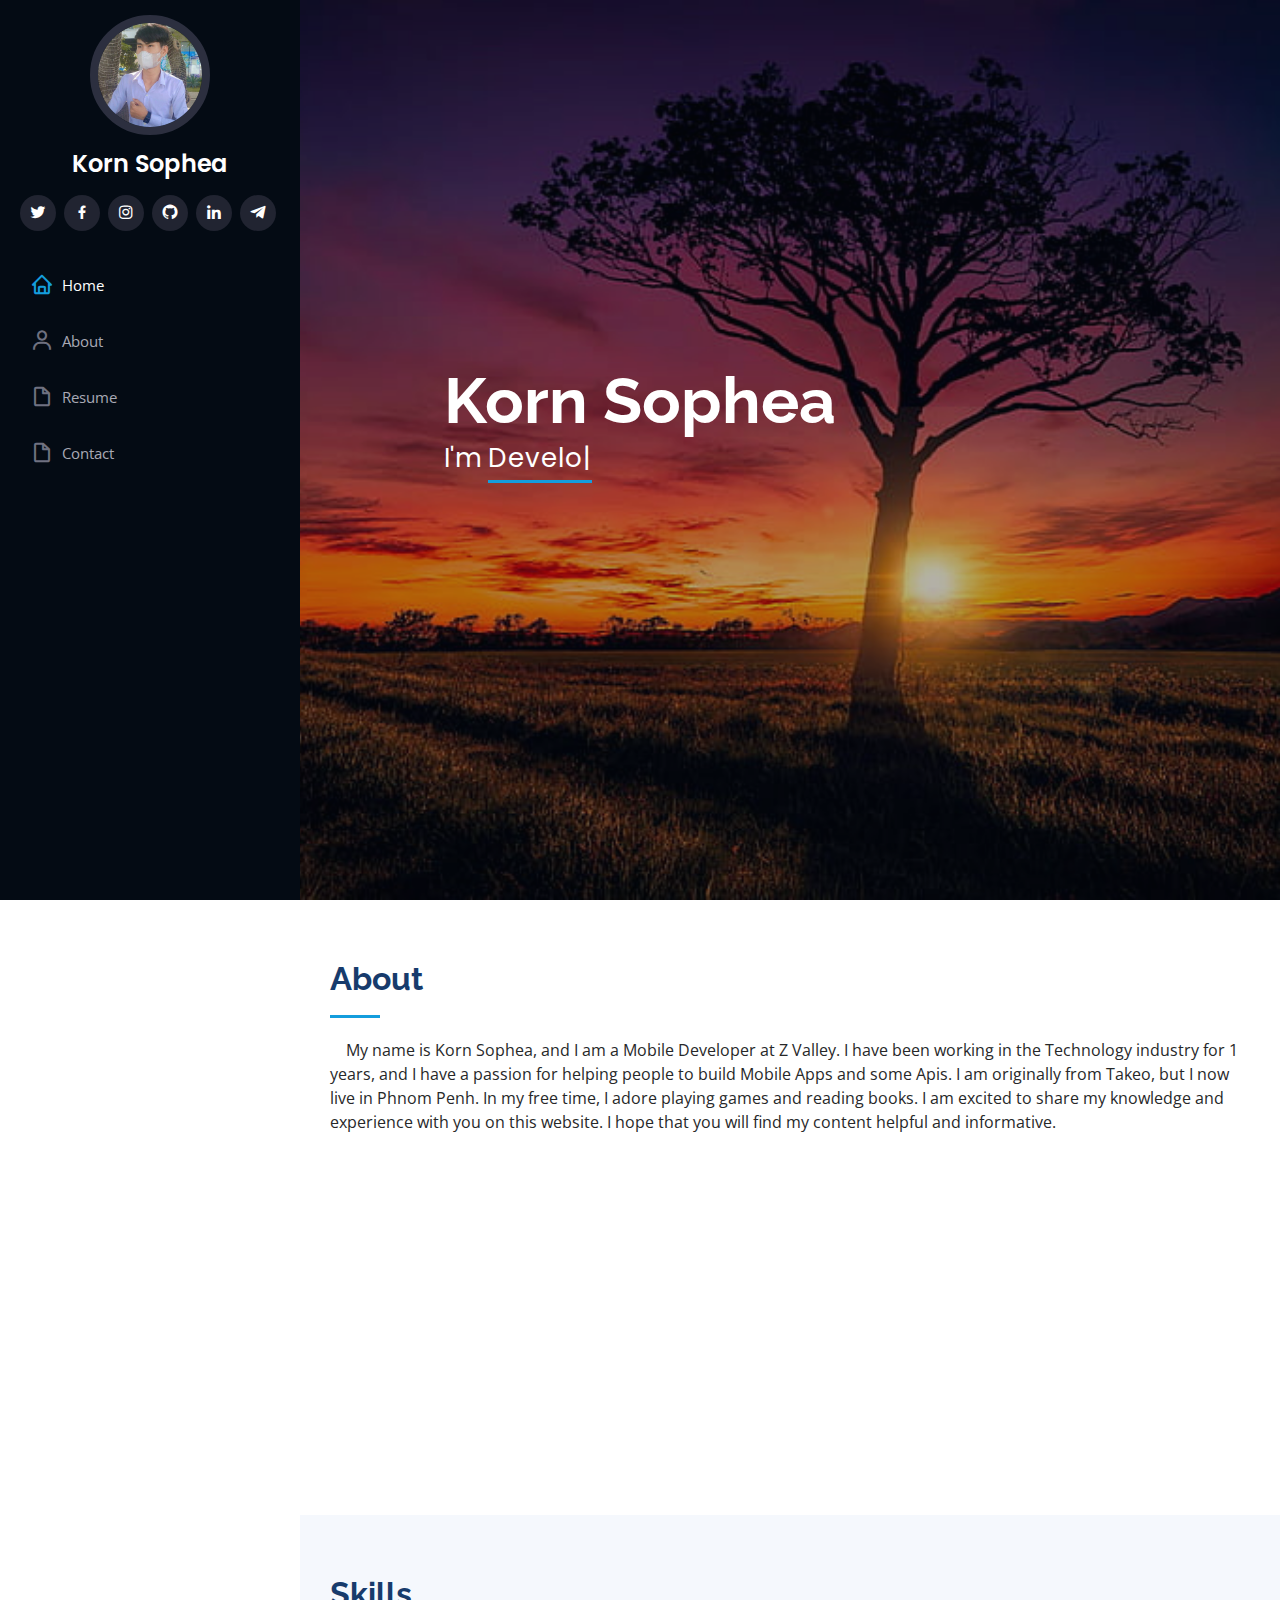
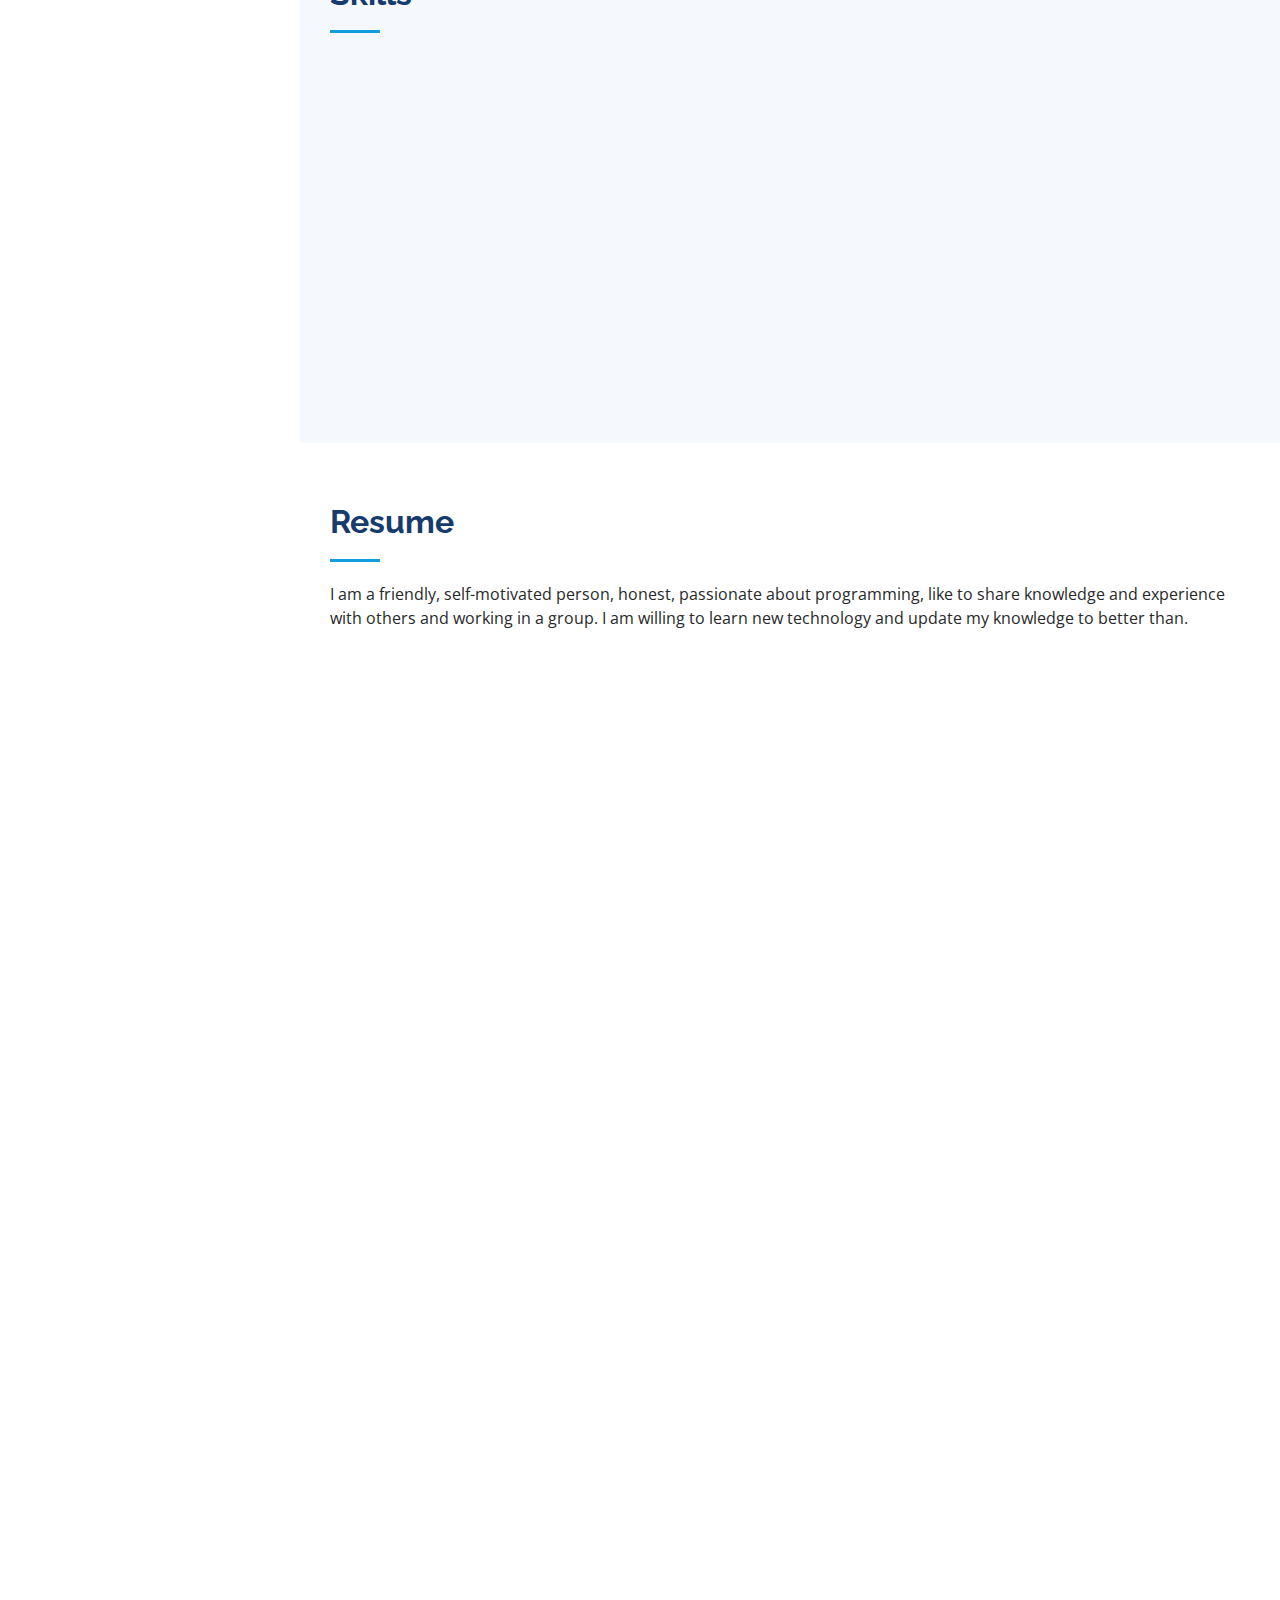
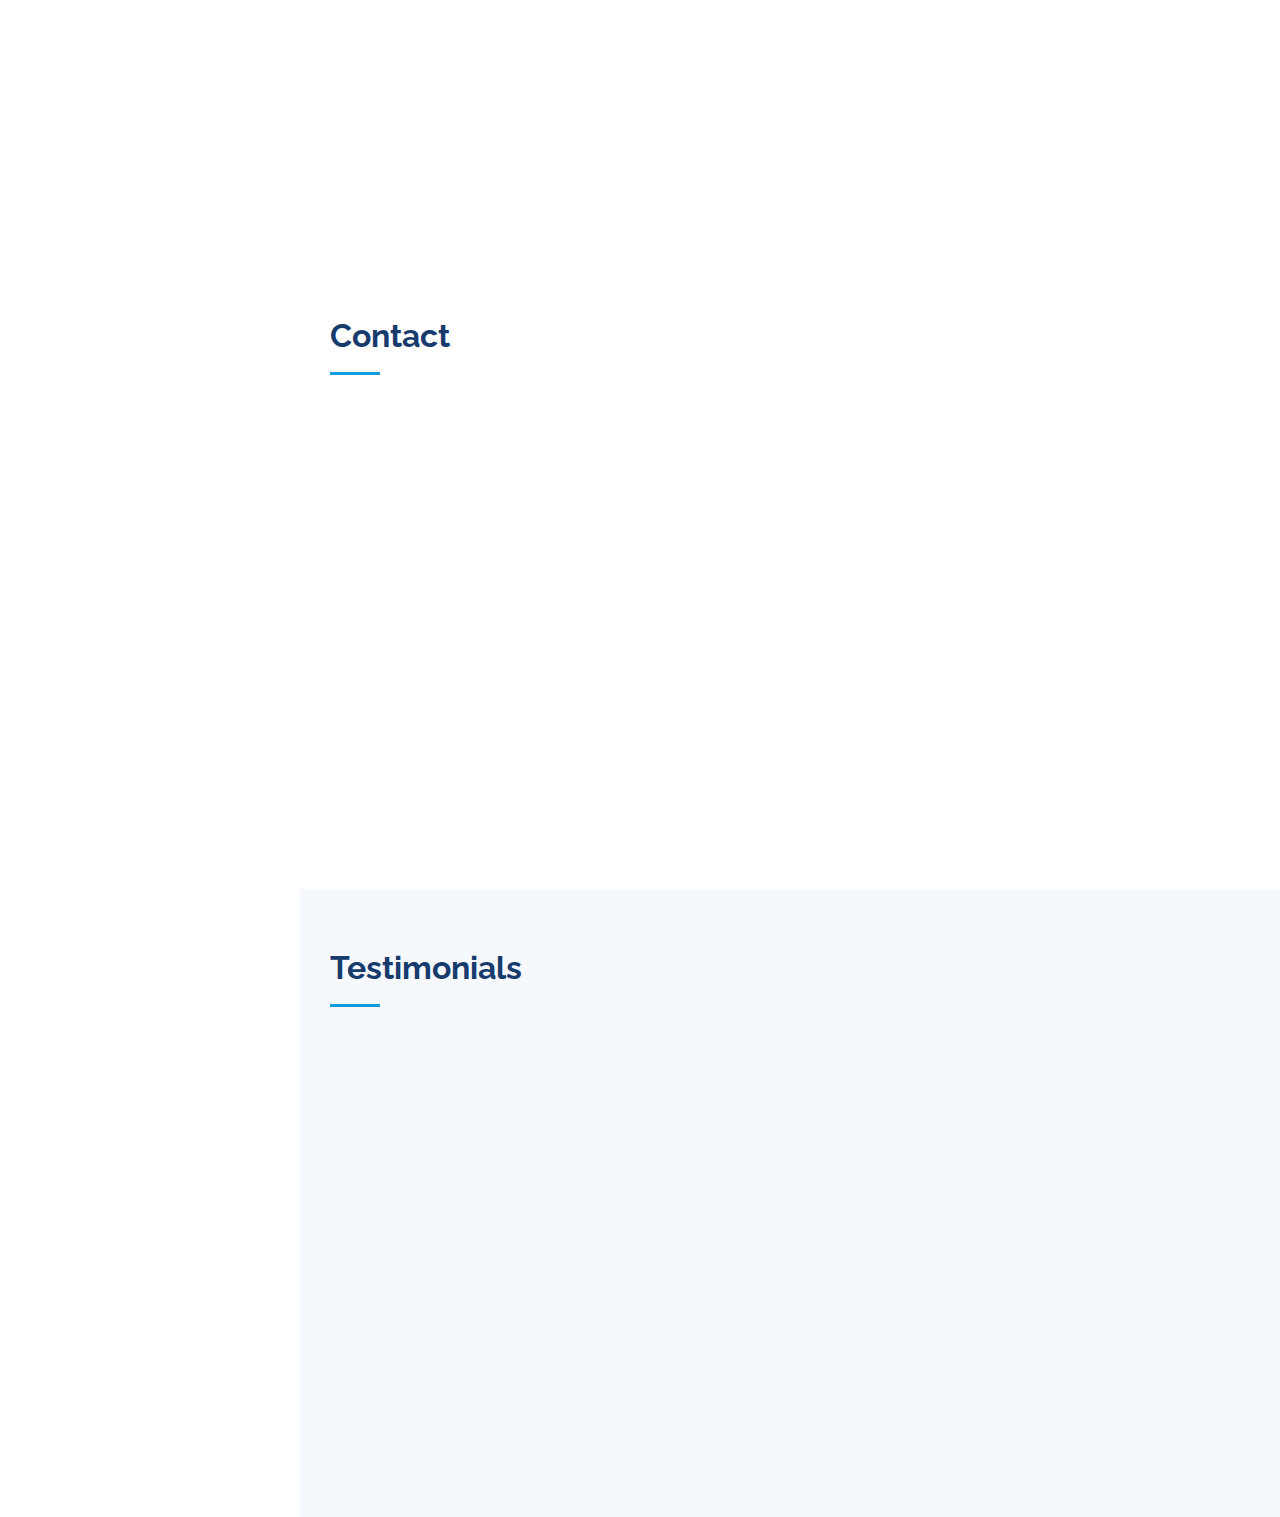
==== commit 2a08e8e1: "fix" ====
--- a/public/index.html
+++ b/public/index.html
@@ -10,22 +10,22 @@
   <meta content="" name="keywords">
 
   <!-- Favicons -->
-  <link href="../assets/img/profile_image.jpg" rel="icon">
-  <link href="../assets/img/profile_image.jpg" rel="apple-touch-icon">
+  <link href="assets/img/profile_image.jpg" rel="icon">
+  <link href="assets/img/profile_image.jpg" rel="apple-touch-icon">
 
   <!-- Google Fonts -->
   <link href="https://fonts.googleapis.com/css?family=Open+Sans:300,300i,400,400i,600,600i,700,700i|Raleway:300,300i,400,400i,500,500i,600,600i,700,700i|Poppins:300,300i,400,400i,500,500i,600,600i,700,700i" rel="stylesheet">
 
   <!-- Vendor CSS Files -->
-  <link href="../assets/vendor/aos/aos.css" rel="stylesheet">
-  <link href="../assets/vendor/bootstrap/css/bootstrap.min.css" rel="stylesheet">
-  <link href="../assets/vendor/bootstrap-icons/bootstrap-icons.css" rel="stylesheet">
-  <link href="../assets/vendor/boxicons/css/boxicons.min.css" rel="stylesheet">
-  <link href="../assets/vendor/glightbox/css/glightbox.min.css" rel="stylesheet">
-  <link href="../assets/vendor/swiper/swiper-bundle.min.css" rel="stylesheet">
+  <link href="assets/vendor/aos/aos.css" rel="stylesheet">
+  <link href="assets/vendor/bootstrap/css/bootstrap.min.css" rel="stylesheet">
+  <link href="assets/vendor/bootstrap-icons/bootstrap-icons.css" rel="stylesheet">
+  <link href="assets/vendor/boxicons/css/boxicons.min.css" rel="stylesheet">
+  <link href="assets/vendor/glightbox/css/glightbox.min.css" rel="stylesheet">
+  <link href="assets/vendor/swiper/swiper-bundle.min.css" rel="stylesheet">
 
   <!-- Template Main CSS File -->
-  <link href="../assets/css/style.css" rel="stylesheet">
+  <link href="assets/css/style.css" rel="stylesheet">
 
   <!-- =======================================================
   * Template Name: iPortfolio
@@ -46,7 +46,7 @@
     <div class="d-flex flex-column">
 
       <div class="profile">
-        <img src="../assets/img/profile_image.jpg" alt="" class="img-fluid rounded-circle">
+        <img src="assets/img/profile_image.jpg" alt="" class="img-fluid rounded-circle">
         <h1 class="text-light"><a href="index.html">Korn Sophea</a></h1>
         <div class="social-links mt-3 text-center">
           <a href="https://twitter.com/KornSophea2?t=9Jfx7rZAa7ZdxH7J8JZx2g&s=09" class="twitter"><i class="bx bxl-twitter"></i></a>
@@ -94,7 +94,7 @@
 
         <div class="row">
           <div class="col-lg-4" data-aos="fade-right">
-            <img src="../assets/img/profile_image.jpg" class="img-fluid img_radius_5" alt="">
+            <img src="assets/img/profile_image.jpg" class="img-fluid img_radius_5" alt="">
           </div>
           <div class="col-lg-8 pt-4 pt-lg-0 content" data-aos="fade-left">
             <h3>Mobile Developer</h3>
@@ -353,7 +353,7 @@
                   Proin iaculis purus consequat sem cure digni ssim donec porttitora entum suscipit rhoncus. Accusantium quam, ultricies eget id, aliquam eget nibh et. Maecen aliquam, risus at semper.
                   <i class="bx bxs-quote-alt-right quote-icon-right"></i>
                 </p>
-                <img src="../assets/img/testimonials/testimonials-1.jpg" class="testimonial-img" alt="">
+                <img src="assets/img/testimonials/testimonials-1.jpg" class="testimonial-img" alt="">
                 <h3>Saul Goodman</h3>
                 <h4>Ceo &amp; Founder</h4>
               </div>
@@ -366,7 +366,7 @@
                   Export tempor illum tamen malis malis eram quae irure esse labore quem cillum quid cillum eram malis quorum velit fore eram velit sunt aliqua noster fugiat irure amet legam anim culpa.
                   <i class="bx bxs-quote-alt-right quote-icon-right"></i>
                 </p>
-                <img src="../assets/img/testimonials/testimonials-2.jpg" class="testimonial-img" alt="">
+                <img src="assets/img/testimonials/testimonials-2.jpg" class="testimonial-img" alt="">
                 <h3>Sara Wilsson</h3>
                 <h4>Designer</h4>
               </div>
@@ -379,7 +379,7 @@
                   Enim nisi quem export duis labore cillum quae magna enim sint quorum nulla quem veniam duis minim tempor labore quem eram duis noster aute amet eram fore quis sint minim.
                   <i class="bx bxs-quote-alt-right quote-icon-right"></i>
                 </p>
-                <img src="../assets/img/testimonials/testimonials-3.jpg" class="testimonial-img" alt="">
+                <img src="assets/img/testimonials/testimonials-3.jpg" class="testimonial-img" alt="">
                 <h3>Jena Karlis</h3>
                 <h4>Store Owner</h4>
               </div>
@@ -392,7 +392,7 @@
                   Fugiat enim eram quae cillum dolore dolor amet nulla culpa multos export minim fugiat minim velit minim dolor enim duis veniam ipsum anim magna sunt elit fore quem dolore labore illum veniam.
                   <i class="bx bxs-quote-alt-right quote-icon-right"></i>
                 </p>
-                <img src="../assets/img/testimonials/testimonials-4.jpg" class="testimonial-img" alt="">
+                <img src="assets/img/testimonials/testimonials-4.jpg" class="testimonial-img" alt="">
                 <h3>Matt Brandon</h3>
                 <h4>Freelancer</h4>
               </div>
@@ -405,7 +405,7 @@
                   Quis quorum aliqua sint quem legam fore sunt eram irure aliqua veniam tempor noster veniam enim culpa labore duis sunt culpa nulla illum cillum fugiat legam esse veniam culpa fore nisi cillum quid.
                   <i class="bx bxs-quote-alt-right quote-icon-right"></i>
                 </p>
-                <img src="../assets/img/testimonials/testimonials-5.jpg" class="testimonial-img" alt="">
+                <img src="assets/img/testimonials/testimonials-5.jpg" class="testimonial-img" alt="">
                 <h3>John Larson</h3>
                 <h4>Entrepreneur</h4>
               </div>
@@ -424,17 +424,17 @@
   
 
   <!-- Vendor JS Files -->
-  <script src="../assets/vendor/purecounter/purecounter_vanilla.js"></script>
-  <script src="../assets/vendor/aos/aos.js"></script>
-  <script src="../assets/vendor/bootstrap/js/bootstrap.bundle.min.js"></script>
-  <script src="../assets/vendor/glightbox/js/glightbox.min.js"></script>
-  <script src="../assets/vendor/isotope-layout/isotope.pkgd.min.js"></script>
-  <script src="../assets/vendor/swiper/swiper-bundle.min.js"></script>
-  <script src="../assets/vendor/typed.js/typed.umd.js"></script>
-  <script src="../assets/vendor/waypoints/noframework.waypoints.js"></script>
+  <script src="assets/vendor/purecounter/purecounter_vanilla.js"></script>
+  <script src="assets/vendor/aos/aos.js"></script>
+  <script src="assets/vendor/bootstrap/js/bootstrap.bundle.min.js"></script>
+  <script src="assets/vendor/glightbox/js/glightbox.min.js"></script>
+  <script src="assets/vendor/isotope-layout/isotope.pkgd.min.js"></script>
+  <script src="assets/vendor/swiper/swiper-bundle.min.js"></script>
+  <script src="assets/vendor/typed.js/typed.umd.js"></script>
+  <script src="assets/vendor/waypoints/noframework.waypoints.js"></script>
 
   <!-- Template Main JS File -->
-  <script src="../assets/js/main.js"></script>
+  <script src="assets/js/index.js"></script>
 
 </body>
 
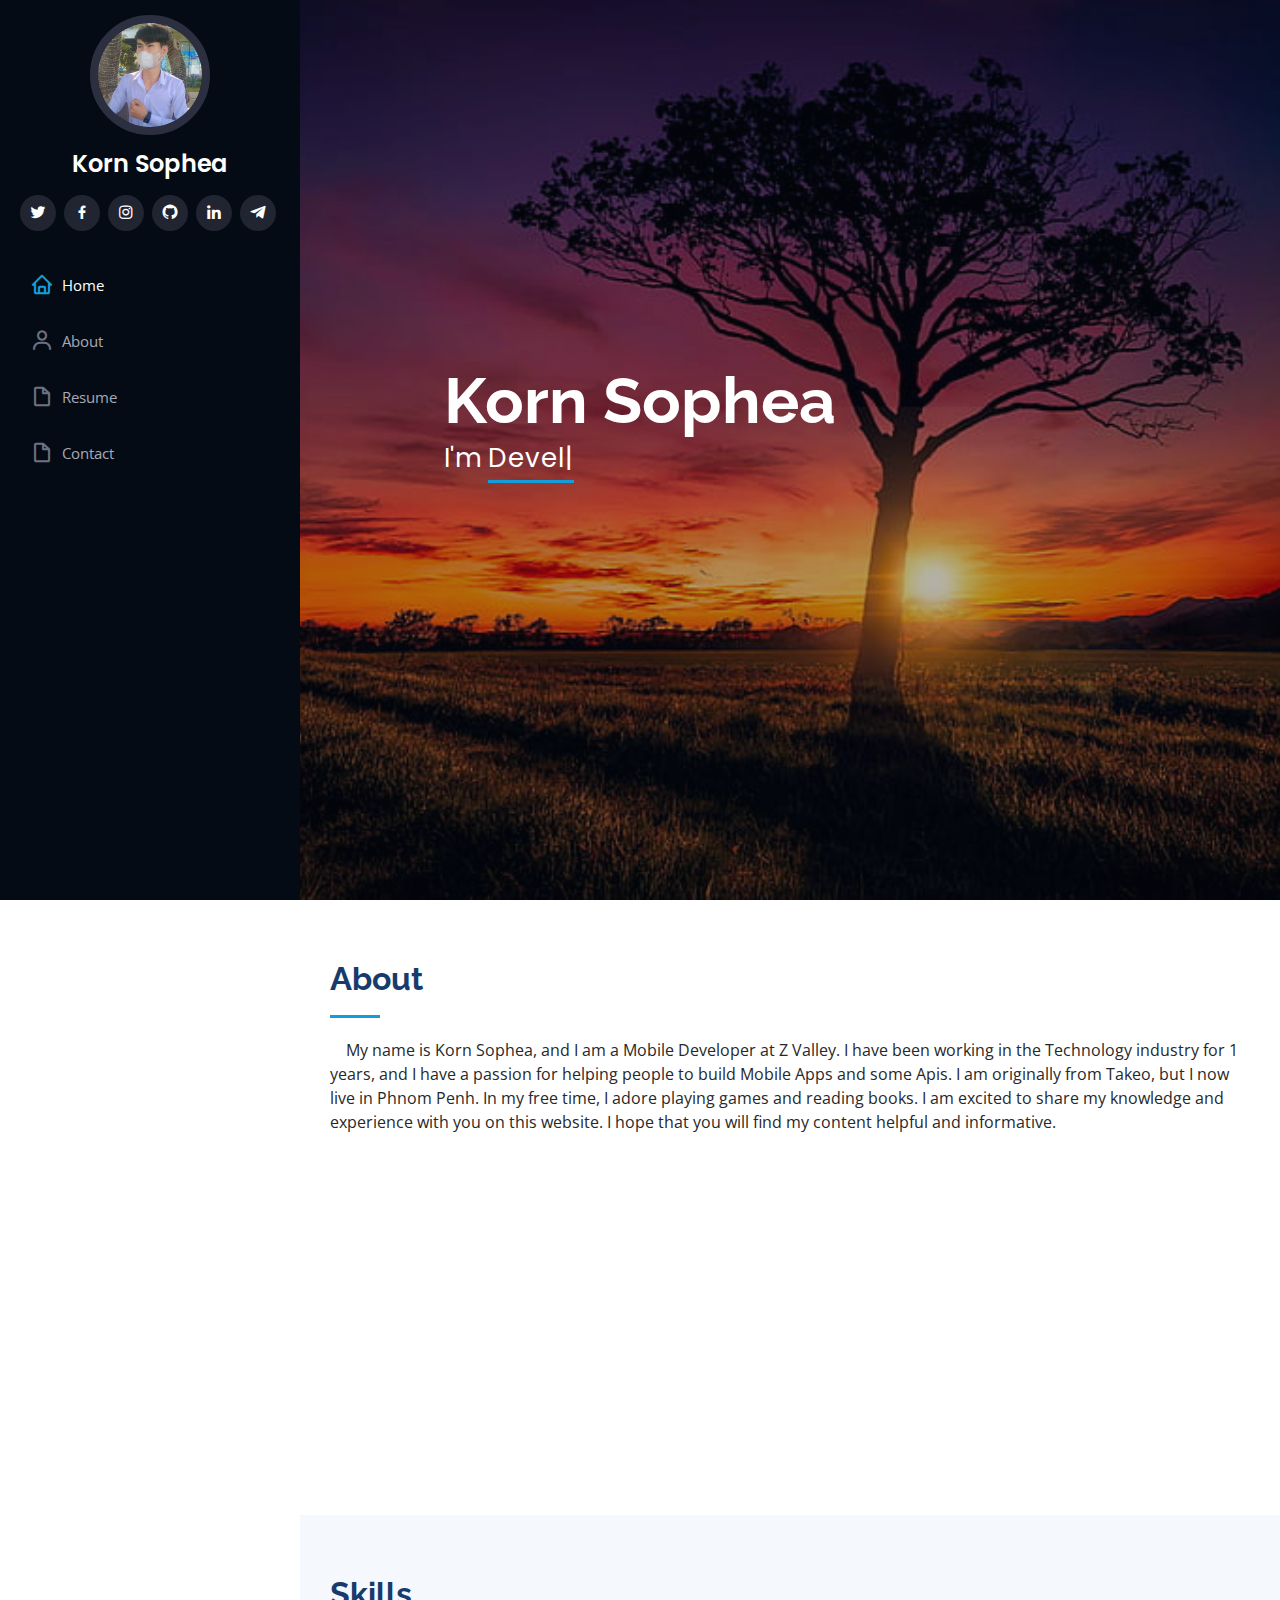
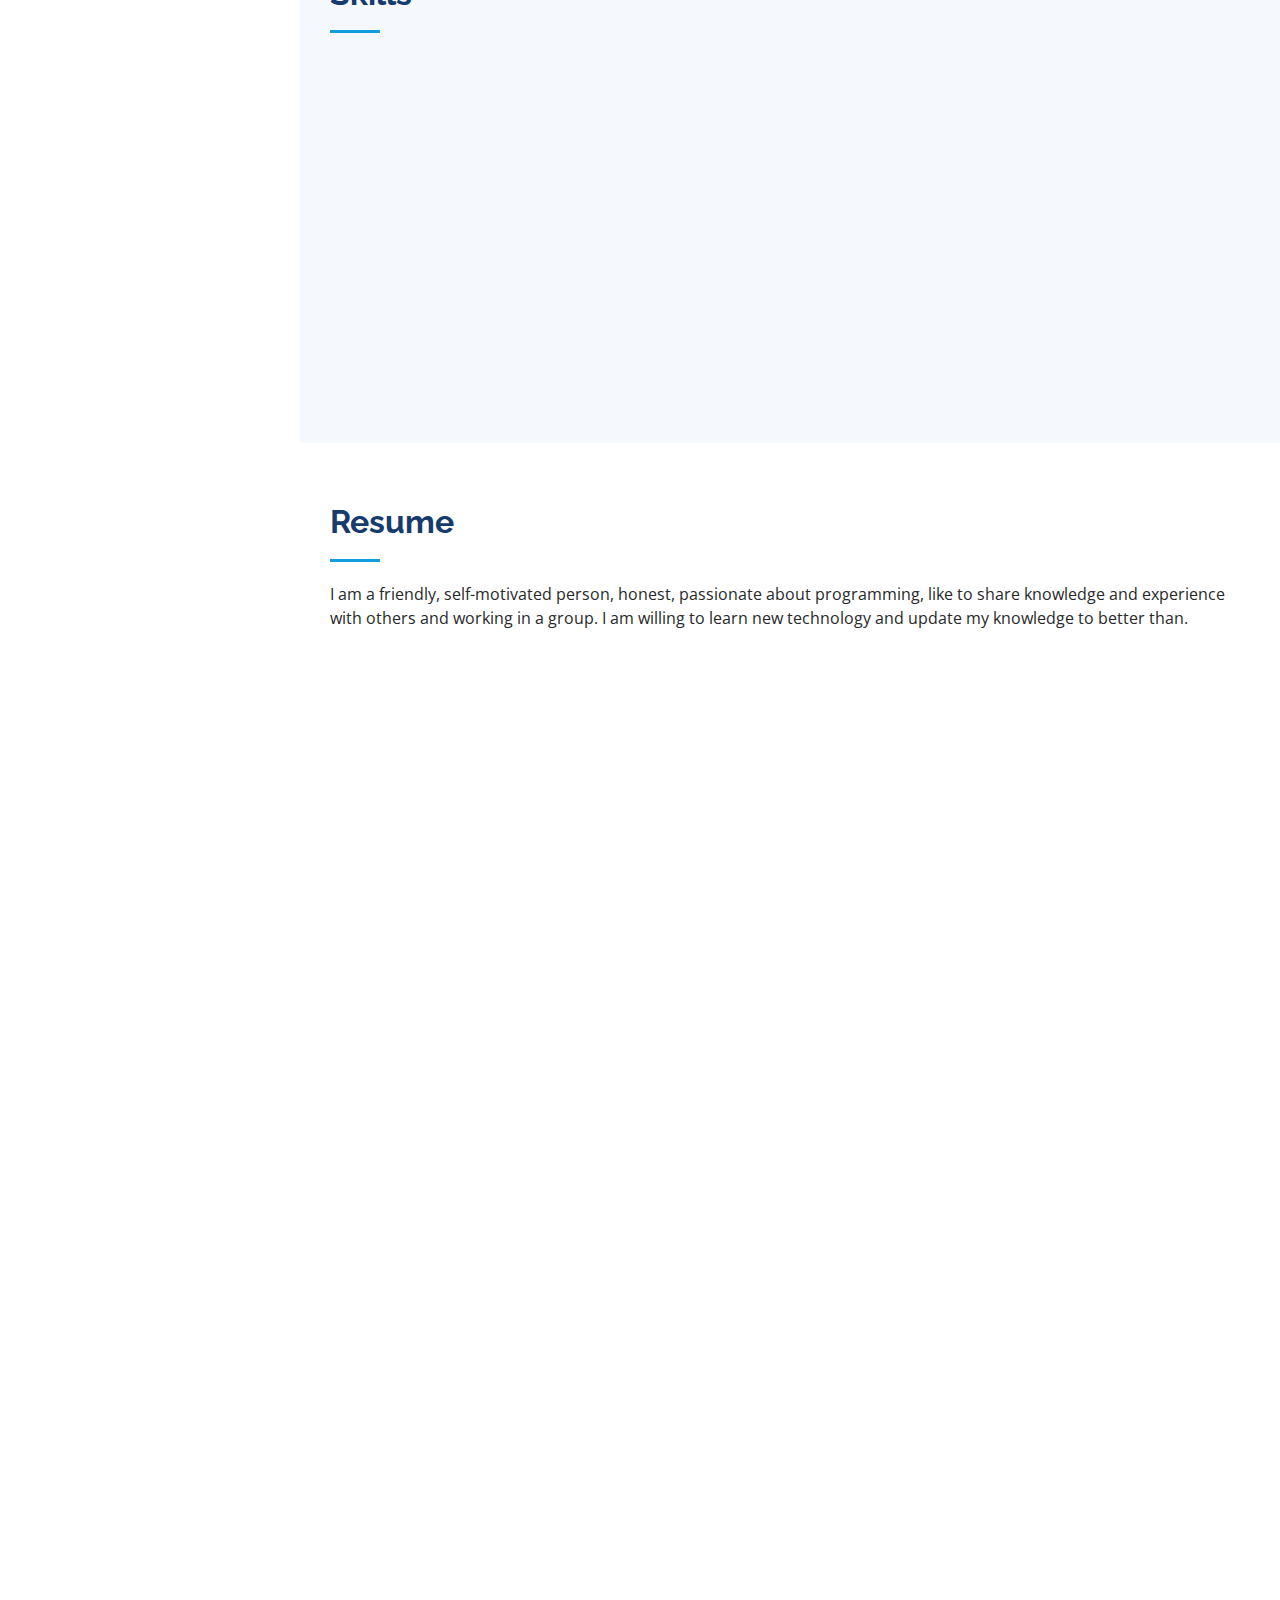
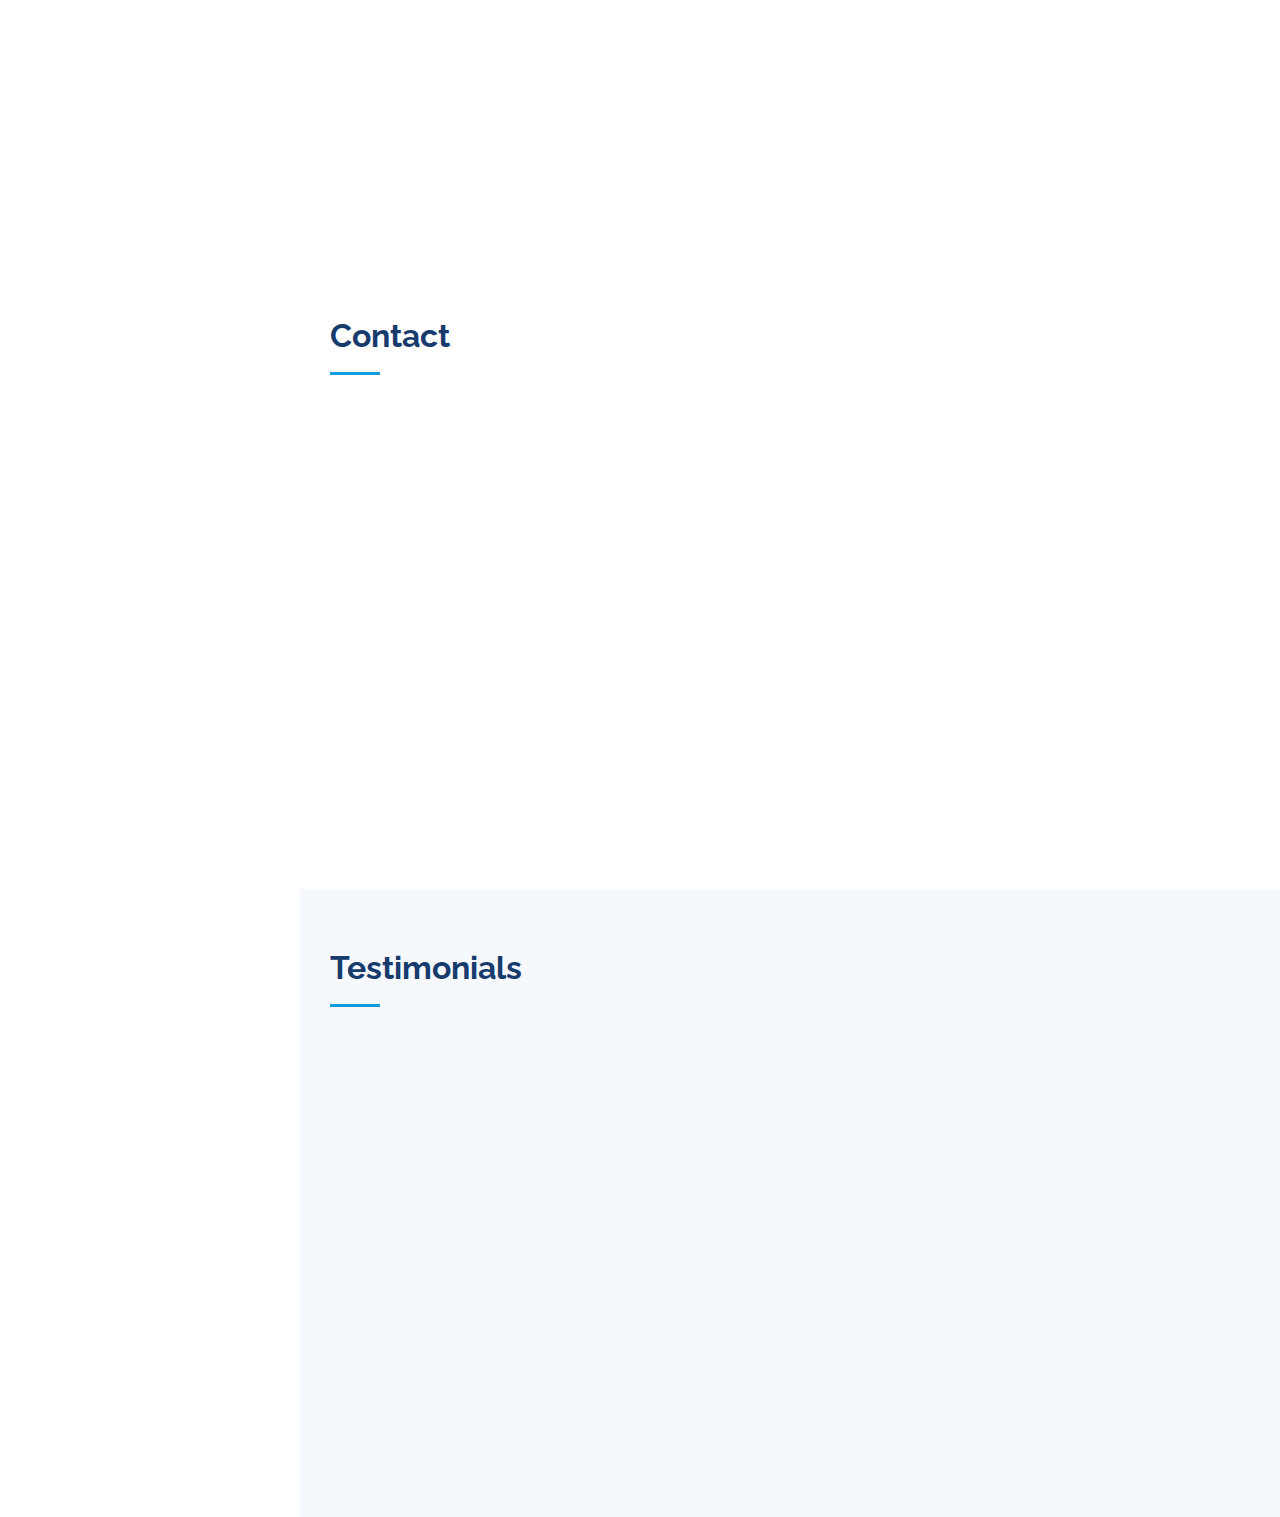
==== commit cbe617d4: "fix" ====
--- a/public/index.html
+++ b/public/index.html
@@ -12,6 +12,7 @@
   <!-- Favicons -->
   <link href="assets/img/profile_image.jpg" rel="icon">
   <link href="assets/img/profile_image.jpg" rel="apple-touch-icon">
+  <script src="/__/firebase/6.1.1/firebase-firestore.js"></script>
 
   <!-- Google Fonts -->
   <link href="https://fonts.googleapis.com/css?family=Open+Sans:300,300i,400,400i,600,600i,700,700i|Raleway:300,300i,400,400i,500,500i,600,600i,700,700i|Poppins:300,300i,400,400i,500,500i,600,600i,700,700i" rel="stylesheet">
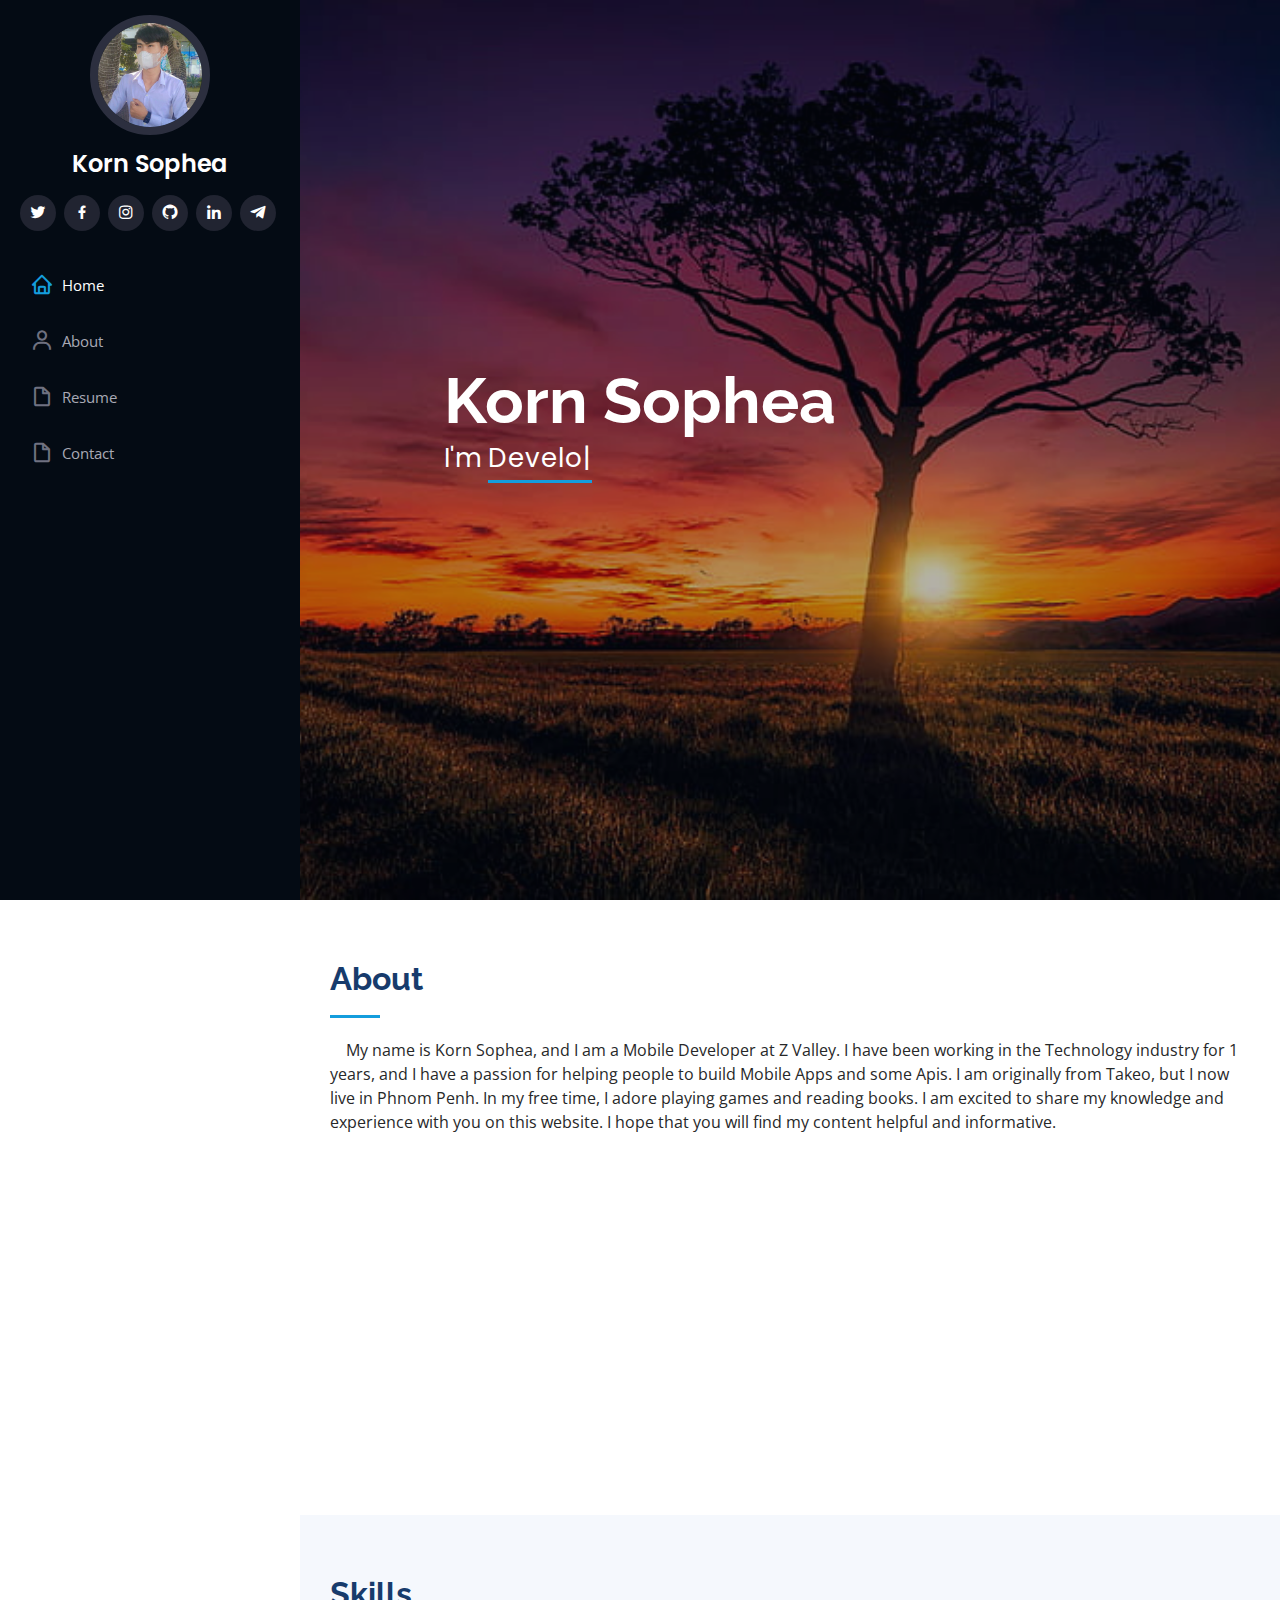
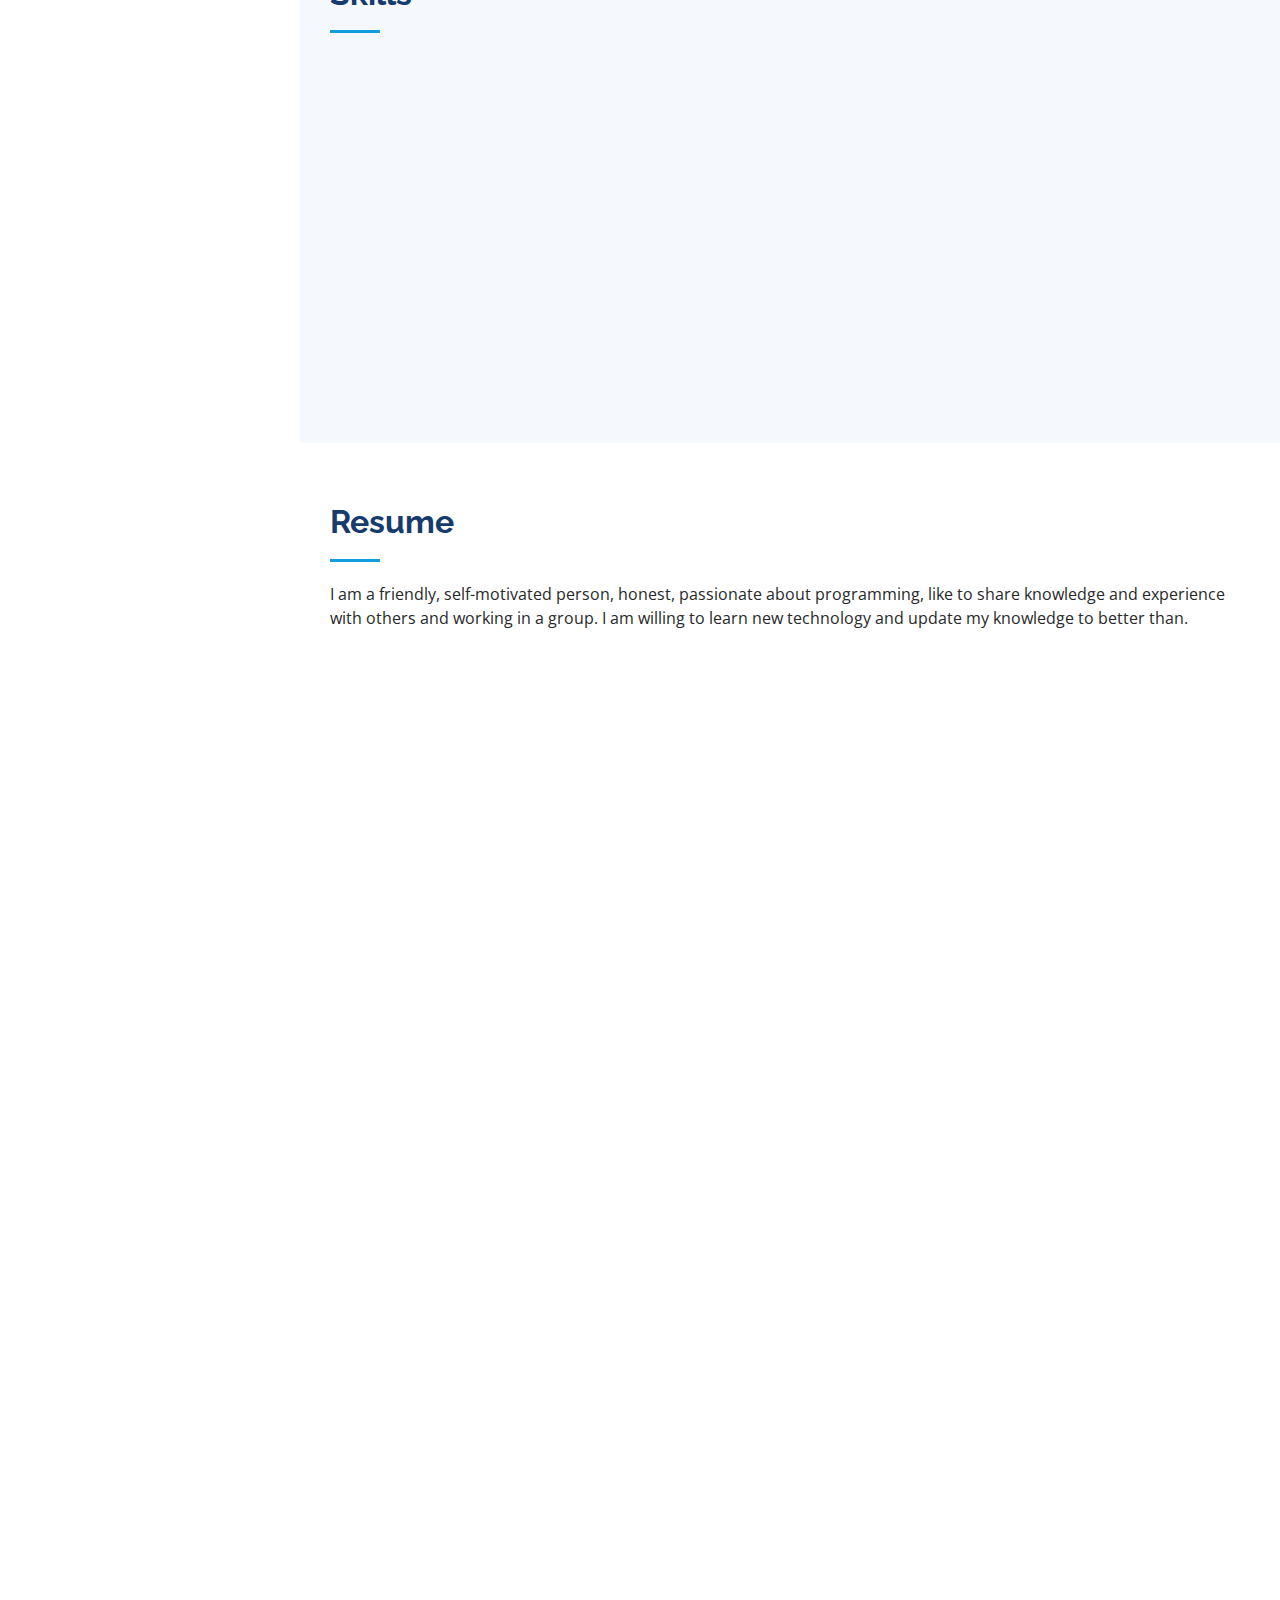
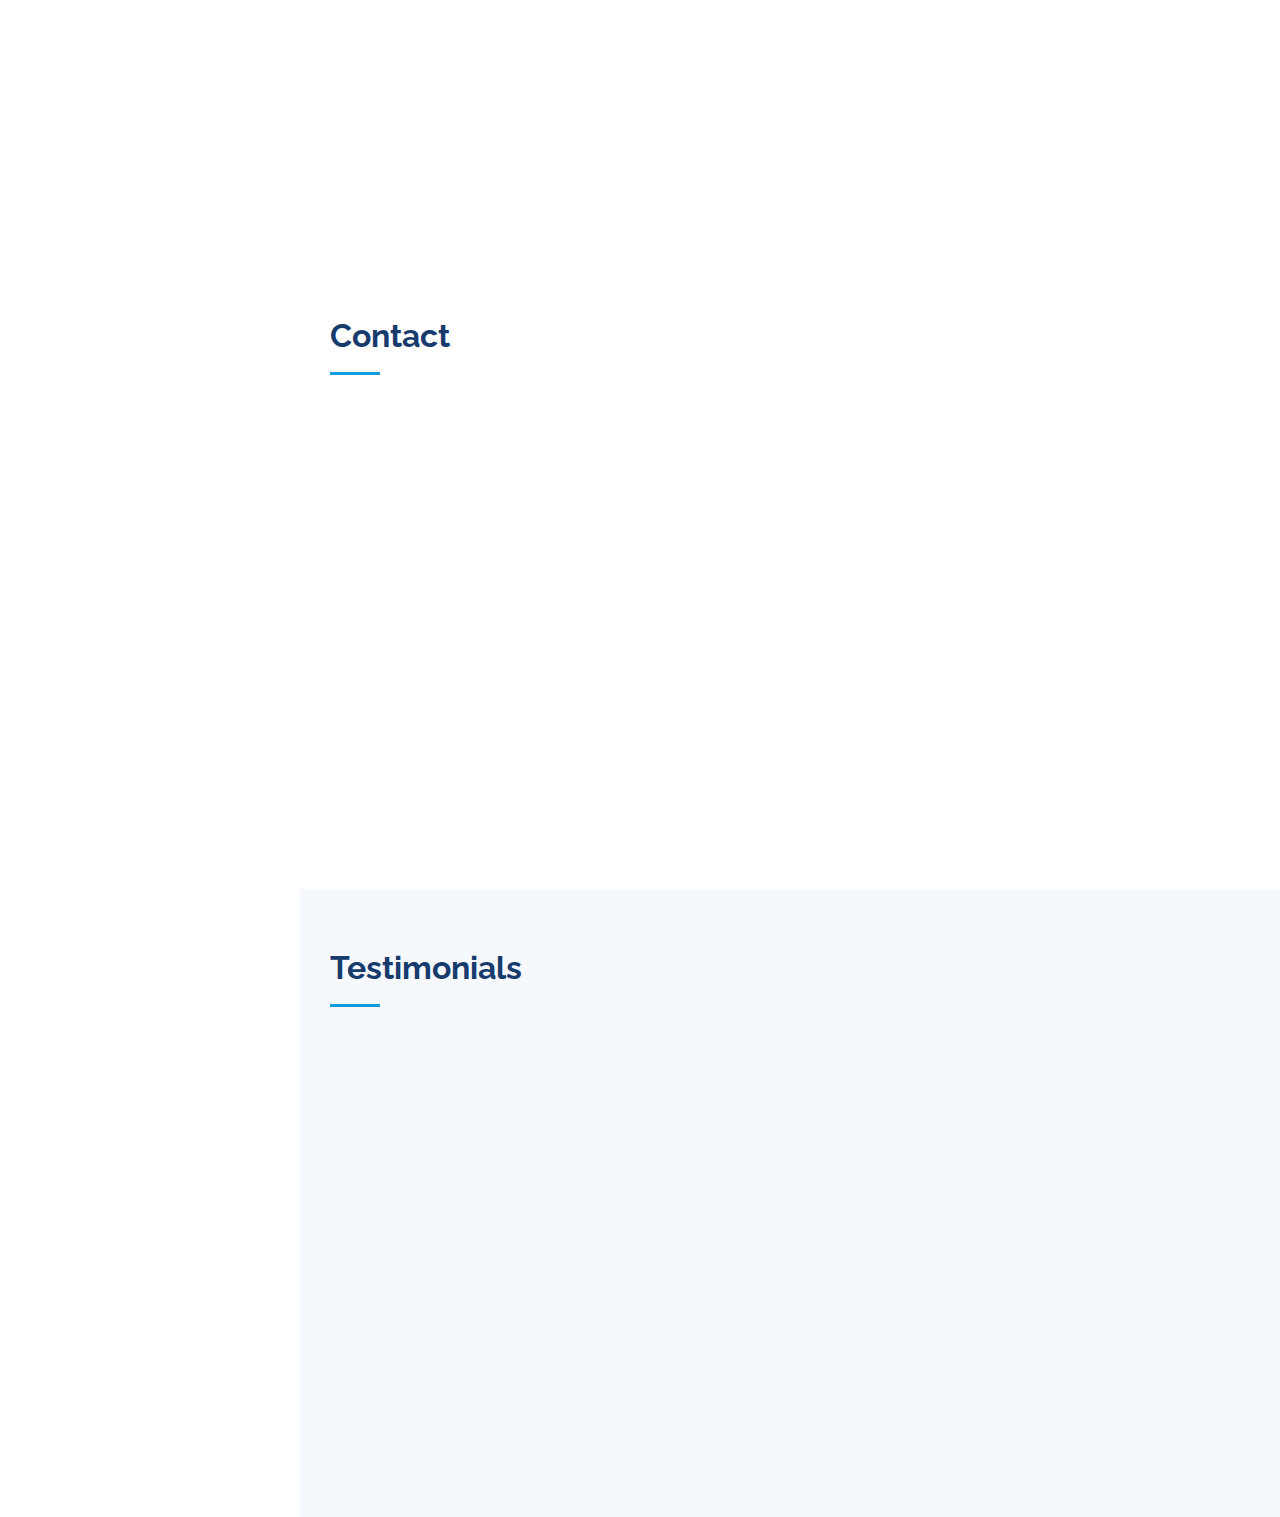
==== commit 451b40b6: "g" ====
--- a/public/index.html
+++ b/public/index.html
@@ -12,7 +12,7 @@
   <!-- Favicons -->
   <link href="assets/img/profile_image.jpg" rel="icon">
   <link href="assets/img/profile_image.jpg" rel="apple-touch-icon">
-  <script src="/__/firebase/6.1.1/firebase-firestore.js"></script>
+  
 
   <!-- Google Fonts -->
   <link href="https://fonts.googleapis.com/css?family=Open+Sans:300,300i,400,400i,600,600i,700,700i|Raleway:300,300i,400,400i,500,500i,600,600i,700,700i|Poppins:300,300i,400,400i,500,500i,600,600i,700,700i" rel="stylesheet">
@@ -433,7 +433,18 @@
   <script src="assets/vendor/swiper/swiper-bundle.min.js"></script>
   <script src="assets/vendor/typed.js/typed.umd.js"></script>
   <script src="assets/vendor/waypoints/noframework.waypoints.js"></script>
-
+  
+
+  <!-- update the version number as needed -->
+  <script defer src="/__/firebase/6.1.1/firebase-app.js"></script>
+  <!-- include only the Firebase features as you need -->
+  <script defer src="/__/firebase/6.1.1/firebase-auth.js"></script>
+  <script defer src="/__/firebase/6.1.1/firebase-database.js"></script>
+  <script defer src="/__/firebase/6.1.1/firebase-messaging.js"></script>
+  <script defer src="/__/firebase/6.1.1/firebase-storage.js"></script>
+  <!-- initialize the SDK after all desired features are loaded -->
+  <script defer src="/__/firebase/init.js"></script>
+  <script src="/__/firebase/6.1.1/firebase-firestore.js"></script>
   <!-- Template Main JS File -->
   <script src="assets/js/index.js"></script>
 
